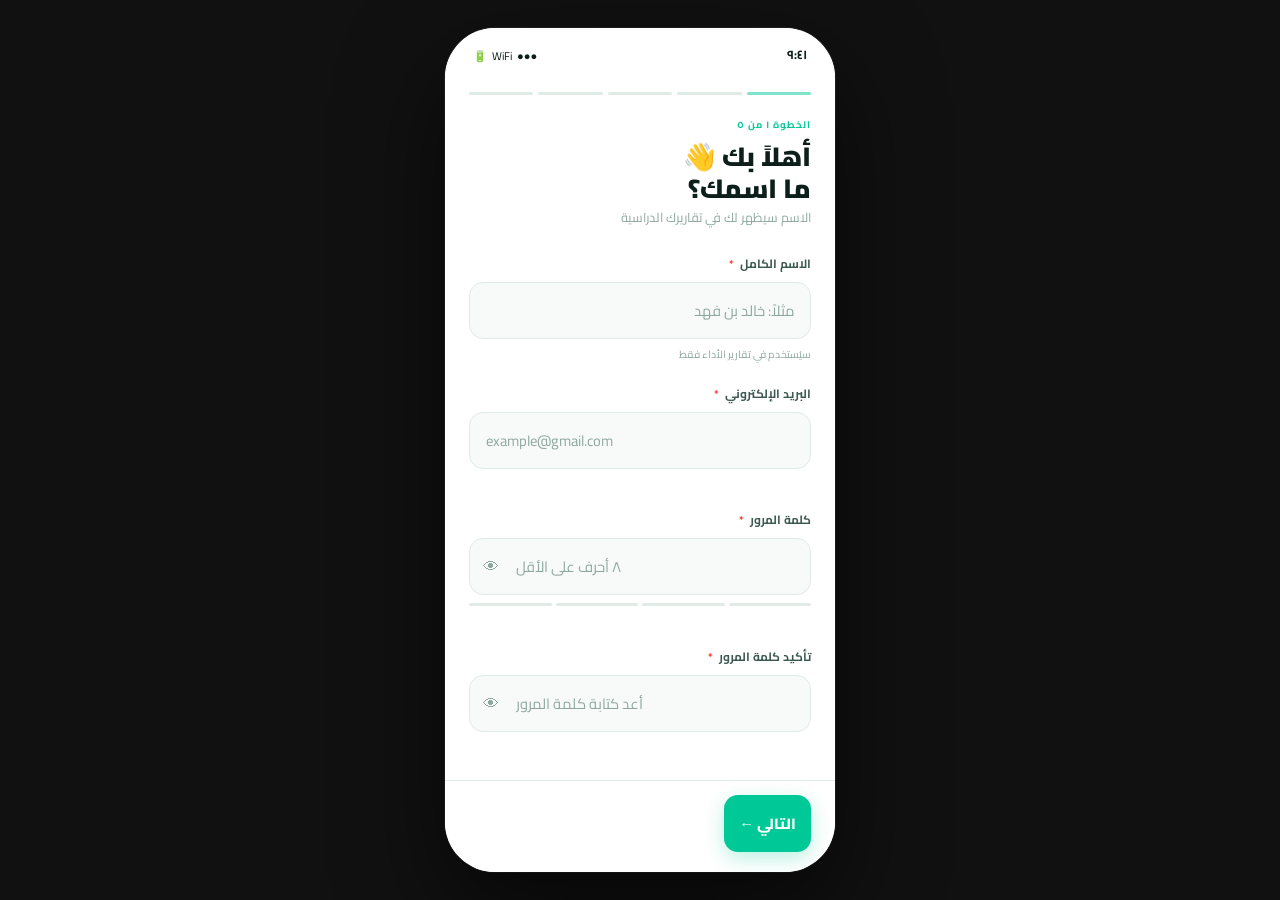
==== onboarding.html @ 350758dd "Initial commit - Tahsili App Prototype" ====
﻿<!DOCTYPE html>
<html lang="ar" dir="rtl">
<head>
<meta charset="UTF-8">
<meta name="viewport" content="width=device-width, initial-scale=1.0, maximum-scale=1.0">
<title>تحصيلي — التسجيل</title>
<link href="https://fonts.googleapis.com/css2?family=Cairo:wght@300;400;500;600;700;800;900&display=swap" rel="stylesheet">
<style>
:root {
  --g:#00C896; --gd:#009E77; --gl:#E6FAF5;
  --ink:#0D1F1A; --inkm:#3D5A52; --inkl:#8FA89F;
  --white:#FFFFFF; --bg:#F7FAF9; --border:#E0EBE6;
  --red:#FF3B30; --redl:#FFF0EF;
}
*{margin:0;padding:0;box-sizing:border-box;-webkit-tap-highlight-color:transparent}
html,body{height:100%;overflow:hidden;font-family:'Cairo',sans-serif}
body{background:#111;display:flex;align-items:center;justify-content:center}

/* PHONE */
.phone{width:390px;height:844px;background:var(--white);border-radius:50px;overflow:hidden;position:relative;box-shadow:0 40px 100px rgba(0,0,0,0.6),0 0 0 1px rgba(255,255,255,0.08)}

.sbar{height:48px;background:var(--white);display:flex;align-items:flex-end;justify-content:space-between;padding:0 28px 10px;flex-shrink:0}
.stime{font-size:.78rem;font-weight:700;color:var(--ink)}
.sicons{font-size:.7rem;color:var(--ink);display:flex;gap:5px}

/* SCREEN */
.screen{display:none;flex-direction:column;height:796px;overflow:hidden;animation:sin .3s cubic-bezier(.16,1,.3,1)}
.screen.active{display:flex}
@keyframes sin{from{opacity:0;transform:translateX(12px)}to{opacity:1;transform:translateX(0)}}
.sa{flex:1;overflow-y:auto;overflow-x:hidden;-webkit-overflow-scrolling:touch}
.sa::-webkit-scrollbar{display:none}

/* STEPS */
.steps-bar{display:flex;gap:5px;padding:16px 24px 0}
.step-seg{flex:1;height:3px;border-radius:2px;background:var(--border);transition:background .4s}
.step-seg.done{background:var(--g)}
.step-seg.active{background:rgba(0,200,150,0.5)}

/* HEADER */
.ob-header{padding:16px 24px 0}
.ob-step-lbl{font-size:.6rem;color:var(--g);font-weight:700;letter-spacing:1px;margin-bottom:8px}
.ob-title{font-size:1.65rem;font-weight:900;color:var(--ink);line-height:1.2;margin-bottom:4px}
.ob-sub{font-size:.8rem;color:var(--inkl);line-height:1.5}

/* BODY */
.ob-body{padding:20px 24px;flex:1}

/* FIELDS */
.field-group{margin-bottom:18px}
.field-label{font-size:.75rem;font-weight:700;color:var(--inkm);margin-bottom:7px;display:flex;align-items:center;gap:6px}
.field-required{color:var(--red);font-size:.7rem}

.field-input{
  width:100%;background:var(--bg);
  border:1.5px solid var(--border);border-radius:14px;
  padding:14px 16px;font-family:'Cairo',sans-serif;
  font-size:.92rem;color:var(--ink);outline:none;
  transition:all .2s;
}
.field-input::placeholder{color:var(--inkl);font-weight:400}
.field-input:focus{border-color:var(--g);background:var(--white);box-shadow:0 0 0 3px rgba(0,200,150,0.08)}
.field-input.err{border-color:var(--red);background:var(--redl)}
.field-input.ok{border-color:var(--g)}

.pw-wrap{position:relative}
.pw-wrap .field-input{padding-left:46px}
.pw-eye{position:absolute;left:14px;top:50%;transform:translateY(-50%);cursor:pointer;font-size:1rem;color:var(--inkl);user-select:none}

.field-msg{font-size:.65rem;margin-top:5px;display:flex;align-items:center;gap:4px;min-height:16px}
.field-msg.error{color:var(--red)}
.field-msg.success{color:var(--gd)}
.field-msg.hint{color:var(--inkl)}

/* PW STRENGTH */
.pw-strength{display:flex;gap:4px;margin-top:8px}
.pw-bar{flex:1;height:3px;border-radius:2px;background:var(--border);transition:background .3s}
.pw-bar.weak{background:var(--red)}
.pw-bar.medium{background:#FF9500}
.pw-bar.strong{background:var(--g)}
.pw-strength-lbl{font-size:.62rem;color:var(--inkl);margin-top:4px}

/* FOOTER */
.ob-footer{padding:14px 24px 20px;background:var(--white);border-top:1px solid var(--border);flex-shrink:0}
.ob-btns{display:flex;gap:10px}
.btn-back{flex:1;background:var(--bg);color:var(--inkm);border:1.5px solid var(--border);padding:15px;border-radius:14px;font-family:'Cairo',sans-serif;font-size:.9rem;font-weight:700;cursor:pointer;transition:all .2s}
.btn-next{flex:2;background:var(--g);color:white;border:none;padding:15px;border-radius:14px;font-family:'Cairo',sans-serif;font-size:.92rem;font-weight:800;cursor:pointer;box-shadow:0 6px 20px rgba(0,200,150,0.28);transition:all .2s}
.btn-next:disabled{background:var(--border);box-shadow:none;cursor:not-allowed}
.btn-next.full{flex:1}
.btn-next:not(:disabled):hover{transform:translateY(-1px);box-shadow:0 8px 24px rgba(0,200,150,0.35)}

/* OPTIONS */
.option{background:var(--bg);border-radius:16px;padding:16px 18px;margin-bottom:10px;display:flex;align-items:center;gap:14px;cursor:pointer;border:2px solid transparent;transition:all .2s}
.option:hover{border-color:rgba(0,200,150,0.25)}
.option.sel{background:var(--gl);border-color:var(--g)}
.option.disabled{opacity:.45;cursor:not-allowed;pointer-events:none}
.opt-radio{width:22px;height:22px;border-radius:50%;border:2px solid var(--border);flex-shrink:0;display:flex;align-items:center;justify-content:center;transition:all .2s;margin-left:auto}
.option.sel .opt-radio{background:var(--g);border-color:var(--g)}
.opt-radio-dot{width:8px;height:8px;border-radius:50%;background:white;display:none}
.option.sel .opt-radio-dot{display:block}
.opt-icon{font-size:1.3rem;flex-shrink:0}
.opt-info{flex:1}
.opt-name{font-size:.95rem;font-weight:700;color:var(--ink);display:flex;align-items:center;gap:8px}
.opt-sub{font-size:.72rem;color:var(--inkl);margin-top:2px}
.option.sel .opt-name{color:var(--gd)}
.option.sel .opt-sub{color:rgba(0,158,119,0.7)}
.soon-tag{font-size:.55rem;background:var(--inkl);color:white;padding:2px 7px;border-radius:6px;font-weight:700}

/* DATE */
.date-badge{background:var(--gl);border-radius:14px;padding:14px 18px;margin-top:12px;display:flex;align-items:center;justify-content:space-between;border:1px solid rgba(0,200,150,0.2)}
.date-days{font-size:1.8rem;font-weight:900;color:var(--g);line-height:1}
.date-days-lbl{font-size:.7rem;color:var(--gd);font-weight:600}
.date-plan{font-size:.7rem;color:var(--gd)}

/* ══════════════════
   SLIDER — IMPROVED
══════════════════ */
.q-selector{margin-top:4px}

/* big number display */
.q-big-num{
  text-align:center;
  font-size:4.5rem;font-weight:900;
  color:var(--g);line-height:1;
  margin-bottom:6px;
  transition:all .2s cubic-bezier(.16,1,.3,1);
}
.q-big-lbl{text-align:center;font-size:.8rem;color:var(--inkl);margin-bottom:24px}

/* preset cards */
.q-presets{display:grid;grid-template-columns:repeat(3,1fr);gap:10px;margin-bottom:20px}
.q-preset{
  background:var(--bg);border-radius:14px;
  padding:14px 10px;text-align:center;
  cursor:pointer;border:2px solid transparent;
  transition:all .2s;
}
.q-preset:hover{border-color:rgba(0,200,150,0.3)}
.q-preset.active{background:var(--gl);border-color:var(--g)}
.q-preset-num{font-size:1.4rem;font-weight:900;color:var(--ink);line-height:1;margin-bottom:4px}
.q-preset.active .q-preset-num{color:var(--g)}
.q-preset-lbl{font-size:.62rem;color:var(--inkl);font-weight:600}
.q-preset.active .q-preset-lbl{color:var(--gd)}
.q-preset-icon{font-size:1.2rem;margin-bottom:6px}

/* custom input */
.q-custom-wrap{display:flex;align-items:center;gap:12px;background:var(--bg);border-radius:14px;padding:14px 18px;border:1.5px solid var(--border);transition:all .2s}
.q-custom-wrap:focus-within{border-color:var(--g);background:var(--white)}
.q-custom-lbl{font-size:.8rem;color:var(--inkm);font-weight:600;white-space:nowrap}
.q-custom-input{flex:1;background:none;border:none;outline:none;font-family:'Cairo',sans-serif;font-size:1.1rem;font-weight:800;color:var(--g);text-align:center;width:60px}
.q-custom-btns{display:flex;gap:6px}
.q-btn{width:32px;height:32px;border-radius:10px;border:none;background:var(--gl);color:var(--gd);font-size:1.1rem;font-weight:700;cursor:pointer;display:flex;align-items:center;justify-content:center;transition:all .2s}
.q-btn:hover{background:var(--g);color:white;transform:scale(1.05)}

/* time estimate */
.q-estimate{background:var(--gl);border-radius:12px;padding:12px 16px;margin-top:14px;display:flex;align-items:center;gap:10px;border:1px solid rgba(0,200,150,0.15)}
.q-est-icon{font-size:1.1rem}
.q-est-text{font-size:.75rem;color:var(--gd);font-weight:600;line-height:1.5}

/* ══ SUBSCRIPTION ══ */
#subscription{background:var(--ink)}
.sub-bg{position:absolute;inset:0;background-image:radial-gradient(rgba(0,200,150,0.05) 1px,transparent 1px);background-size:24px 24px;pointer-events:none}
.sub-glow{position:absolute;width:400px;height:400px;border-radius:50%;background:radial-gradient(circle,rgba(0,200,150,0.08),transparent 65%);top:-100px;left:50%;transform:translateX(-50%);pointer-events:none}
.sub-scroll{padding:28px 24px 24px;position:relative;z-index:1}
.sub-icon{font-size:2.5rem;margin-bottom:18px;display:block;text-align:center}
.sub-title{font-size:1.9rem;font-weight:900;color:white;line-height:1.2;text-align:center;margin-bottom:8px}
.sub-desc{font-size:.8rem;color:rgba(255,255,255,0.4);text-align:center;line-height:1.7;margin-bottom:24px}
.trial-badge{background:rgba(0,200,150,0.08);border-radius:16px;padding:14px 16px;margin-bottom:14px;display:flex;align-items:center;justify-content:space-between;border:1px solid rgba(0,200,150,0.2)}
.trial-pill{background:var(--g);color:var(--ink);font-size:.68rem;font-weight:900;padding:5px 10px;border-radius:8px;white-space:nowrap}
.trial-title{font-size:.88rem;font-weight:800;color:white;margin-bottom:2px}
.trial-sub{font-size:.68rem;color:rgba(255,255,255,0.35)}
.plans-grid{display:grid;grid-template-columns:1fr 1fr;gap:10px;margin-bottom:14px}
.plan-card{background:rgba(255,255,255,0.06);border-radius:18px;padding:18px 16px;border:2px solid transparent;cursor:pointer;transition:all .25s;position:relative;overflow:hidden}
.plan-card:hover{background:rgba(255,255,255,0.08);border-color:rgba(0,200,150,0.2)}
.plan-card.sel{border-color:var(--g);background:rgba(0,200,150,0.08)}
.plan-card.popular{grid-column:1/-1}
.plan-popular-badge{position:absolute;top:0;left:50%;transform:translateX(-50%);background:var(--g);color:var(--ink);font-size:.58rem;font-weight:900;padding:3px 14px;border-radius:0 0 10px 10px;letter-spacing:.5px}
.plan-period{font-size:.7rem;color:rgba(255,255,255,0.4);font-weight:600;margin-bottom:6px}
.plan-price{font-size:1.9rem;font-weight:900;color:white;line-height:1;margin-bottom:3px}
.plan-price span{font-size:.8rem;color:rgba(255,255,255,0.4);font-weight:400}
.plan-save{display:inline-block;background:rgba(0,200,150,0.15);color:var(--g);font-size:.6rem;font-weight:800;padding:3px 8px;border-radius:6px;margin-top:5px}
.plan-card.sel .plan-price{color:var(--g)}
.plan-card.sel .plan-period{color:rgba(0,200,150,0.6)}
.plan-check{position:absolute;top:12px;left:12px;width:20px;height:20px;border-radius:50%;background:var(--g);display:none;align-items:center;justify-content:center;font-size:.6rem;color:var(--ink);font-weight:900}
.plan-card.sel .plan-check{display:flex}
.sub-features{margin-bottom:18px}
.sub-feat{display:flex;align-items:center;gap:10px;margin-bottom:9px;font-size:.8rem;color:rgba(255,255,255,0.6);font-weight:500}
.feat-check{width:18px;height:18px;border-radius:50%;background:rgba(0,200,150,0.15);color:var(--g);display:flex;align-items:center;justify-content:center;font-size:.55rem;font-weight:900;flex-shrink:0}
.sub-cta{width:100%;background:var(--g);color:var(--ink);border:none;padding:17px;border-radius:16px;font-family:'Cairo',sans-serif;font-size:1rem;font-weight:900;cursor:pointer;box-shadow:0 8px 28px rgba(0,200,150,0.35);transition:all .2s;margin-bottom:10px}
.sub-cta:hover{transform:translateY(-2px)}
.sub-maybe{width:100%;text-align:center;font-size:.78rem;color:rgba(255,255,255,0.22);cursor:pointer;background:none;border:none;font-family:'Cairo',sans-serif;padding:8px}

/* HOME */
#home-preview{background:var(--bg)}
.hp{padding:20px}
.home-top{display:flex;justify-content:space-between;align-items:center;margin-bottom:18px}
.home-greet{font-size:.75rem;color:var(--inkl)}
.home-name{font-size:1.15rem;font-weight:900;color:var(--ink)}
.home-av{width:44px;height:44px;border-radius:50%;background:var(--g);display:flex;align-items:center;justify-content:center;font-size:.85rem;font-weight:900;color:white}
.cd-card{background:var(--ink);border-radius:22px;padding:20px;margin-bottom:14px;position:relative;overflow:hidden}
.cd-card::before{content:'';position:absolute;top:-40px;left:-40px;width:180px;height:180px;background:radial-gradient(circle,rgba(0,200,150,0.14),transparent 70%);border-radius:50%}
.cd-top{display:flex;justify-content:space-between;align-items:flex-start;position:relative;z-index:1}
.cd-n{font-size:3.2rem;font-weight:900;color:var(--g);line-height:1}
.cd-nl{font-size:.68rem;color:rgba(255,255,255,0.4);margin-top:3px}
.streak-row{display:flex;gap:10px;margin-bottom:16px}
.sc{flex:1;background:white;border-radius:14px;padding:12px 13px;display:flex;align-items:center;gap:8px;border:1px solid var(--border)}
.sci{font-size:1.2rem}
.scn{font-size:1.1rem;font-weight:900;color:var(--ink)}
.scl{font-size:.6rem;color:var(--inkl)}

@media(max-width:420px){.phone{width:100vw;height:100vh;border-radius:0}body{background:var(--bg)}}
</style>
</head>
<body>
<div class="phone">

<div class="sbar">
  <span class="stime">٩:٤١</span>
  <div class="sicons"><span>●●●</span><span>WiFi</span><span>🔋</span></div>
</div>

<!-- ══════════════════════
     S1 — التسجيل
══════════════════════ -->
<div class="screen active" id="s1">
  <div class="steps-bar">
    <div class="step-seg active"></div>
    <div class="step-seg"></div>
    <div class="step-seg"></div>
    <div class="step-seg"></div>
    <div class="step-seg"></div>
  </div>
  <div class="sa"><div style="padding:16px 24px 24px">
    <div class="ob-step-lbl" style="margin-top:4px">الخطوة ١ من ٥</div>
    <div class="ob-title">أهلاً بك 👋<br>ما اسمك؟</div>
    <div class="ob-sub" style="margin-bottom:24px">الاسم سيظهر لك في تقاريرك الدراسية</div>

    <!-- Name -->
    <div class="field-group">
      <div class="field-label">الاسم الكامل <span class="field-required">*</span></div>
      <input class="field-input" type="text" placeholder="مثلاً: خالد بن فهد" id="inp-name" oninput="validateName()">
      <div class="field-msg hint" id="msg-name">سيُستخدم في تقارير الأداء فقط</div>
    </div>

    <!-- Email -->
    <div class="field-group">
      <div class="field-label">البريد الإلكتروني <span class="field-required">*</span></div>
      <input class="field-input" type="email" placeholder="example@gmail.com" dir="ltr" id="inp-email" oninput="validateEmail()">
      <div class="field-msg" id="msg-email"></div>
    </div>

    <!-- Password -->
    <div class="field-group">
      <div class="field-label">كلمة المرور <span class="field-required">*</span></div>
      <div class="pw-wrap">
        <input class="field-input" type="password" placeholder="٨ أحرف على الأقل" dir="ltr" id="inp-pw" oninput="validatePw()">
        <span class="pw-eye" onclick="togglePw('inp-pw',this)">👁</span>
      </div>
      <div class="pw-strength" id="pw-strength">
        <div class="pw-bar" id="pb1"></div>
        <div class="pw-bar" id="pb2"></div>
        <div class="pw-bar" id="pb3"></div>
        <div class="pw-bar" id="pb4"></div>
      </div>
      <div class="field-msg" id="msg-pw"></div>
    </div>

    <!-- Confirm -->
    <div class="field-group">
      <div class="field-label">تأكيد كلمة المرور <span class="field-required">*</span></div>
      <div class="pw-wrap">
        <input class="field-input" type="password" placeholder="أعد كتابة كلمة المرور" dir="ltr" id="inp-pw2" oninput="validatePw2()">
        <span class="pw-eye" onclick="togglePw('inp-pw2',this)">👁</span>
      </div>
      <div class="field-msg" id="msg-pw2"></div>
    </div>
  </div></div>
  <div class="ob-footer">
    <button class="btn-next full" id="btn-s1" onclick="submitS1()">التالي ←</button>
  </div>
</div>

<!-- ══════════════════════
     S2 — التخصص
══════════════════════ -->
<div class="screen" id="s2">
  <div class="steps-bar">
    <div class="step-seg done"></div><div class="step-seg active"></div>
    <div class="step-seg"></div><div class="step-seg"></div><div class="step-seg"></div>
  </div>
  <div class="sa"><div class="ob-body" style="padding-top:20px">
    <div class="ob-step-lbl">الخطوة ٢ من ٥</div>
    <div class="ob-title" style="margin-bottom:20px">ما تخصصك<br>الدراسي؟</div>

    <div class="option sel" onclick="selOpt(this,'g1')">
      <div class="opt-icon">🔬</div>
      <div class="opt-info">
        <div class="opt-name">علمي</div>
        <div class="opt-sub">رياضيات · فيزياء · كيمياء · أحياء</div>
      </div>
      <div class="opt-radio"><div class="opt-radio-dot"></div></div>
    </div>

    <div class="option disabled">
      <div class="opt-icon">📚</div>
      <div class="opt-info">
        <div class="opt-name">أدبي <span class="soon-tag">قريباً</span></div>
        <div class="opt-sub">عربي · تاريخ · جغرافيا</div>
      </div>
      <div class="opt-radio"><div class="opt-radio-dot"></div></div>
    </div>
  </div></div>
  <div class="ob-footer">
    <div class="ob-btns">
      <button class="btn-back" onclick="go('s1')">→ رجوع</button>
      <button class="btn-next" onclick="go('s3')">التالي ←</button>
    </div>
  </div>
</div>

<!-- ══════════════════════
     S3 — الصف
══════════════════════ -->
<div class="screen" id="s3">
  <div class="steps-bar">
    <div class="step-seg done"></div><div class="step-seg done"></div>
    <div class="step-seg active"></div><div class="step-seg"></div><div class="step-seg"></div>
  </div>
  <div class="sa"><div class="ob-body" style="padding-top:20px">
    <div class="ob-step-lbl">الخطوة ٣ من ٥</div>
    <div class="ob-title" style="margin-bottom:20px">ما صفك<br>الدراسي؟</div>

    <div class="option" onclick="selOpt(this,'g2')">
      <div class="opt-icon">🎓</div>
      <div class="opt-info">
        <div class="opt-name">الصف الثاني الثانوي</div>
        <div class="opt-sub">تحضير مبكر — ممتاز</div>
      </div>
      <div class="opt-radio"><div class="opt-radio-dot"></div></div>
    </div>

    <div class="option sel" onclick="selOpt(this,'g2')">
      <div class="opt-icon">🎯</div>
      <div class="opt-info">
        <div class="opt-name">الصف الثالث الثانوي</div>
        <div class="opt-sub">السنة الحاسمة</div>
      </div>
      <div class="opt-radio"><div class="opt-radio-dot"></div></div>
    </div>
  </div></div>
  <div class="ob-footer">
    <div class="ob-btns">
      <button class="btn-back" onclick="go('s2')">→ رجوع</button>
      <button class="btn-next" onclick="go('s4')">التالي ←</button>
    </div>
  </div>
</div>

<!-- ══════════════════════
     S4 — تاريخ الاختبار
══════════════════════ -->
<div class="screen" id="s4">
  <div class="steps-bar">
    <div class="step-seg done"></div><div class="step-seg done"></div>
    <div class="step-seg done"></div><div class="step-seg active"></div><div class="step-seg"></div>
  </div>
  <div class="sa"><div class="ob-body" style="padding-top:20px">
    <div class="ob-step-lbl">الخطوة ٤ من ٥</div>
    <div class="ob-title">متى موعد<br>اختبارك؟</div>
    <div class="ob-sub" style="margin-bottom:20px">التطبيق سيبني خطتك بناءً على الأيام المتبقية</div>

    <div class="field-group">
      <div class="field-label">تاريخ الاختبار</div>
      <input class="field-input" type="date" id="date-input" value="2026-06-15" min="2026-04-07" onchange="updateDays(this.value)" style="direction:ltr">
    </div>

    <div class="date-badge">
      <div>
        <div class="date-days" id="days-num">٧١</div>
        <div class="date-days-lbl">يوم متبقية</div>
      </div>
      <div style="text-align:left">
        <div style="font-size:.75rem;font-weight:800;color:var(--gd)" id="days-plan">خطة منظمة 📚</div>
        <div style="font-size:.65rem;color:rgba(0,158,119,0.6)" id="days-sub">بانتظارك</div>
      </div>
    </div>
  </div></div>
  <div class="ob-footer">
    <div class="ob-btns">
      <button class="btn-back" onclick="go('s3')">→ رجوع</button>
      <button class="btn-next" onclick="go('s5')">التالي ←</button>
    </div>
  </div>
</div>

<!-- ══════════════════════
     S5 — عدد الأسئلة (محسّن)
══════════════════════ -->
<div class="screen" id="s5">
  <div class="steps-bar">
    <div class="step-seg done"></div><div class="step-seg done"></div>
    <div class="step-seg done"></div><div class="step-seg done"></div>
    <div class="step-seg active"></div>
  </div>
  <div class="sa"><div class="ob-body" style="padding-top:20px">
    <div class="ob-step-lbl">الخطوة ٥ من ٥</div>
    <div class="ob-title">كم سؤال<br>يومياً؟</div>
    <div class="ob-sub" style="margin-bottom:20px">اختر حسب وقتك — يمكن تغييره لاحقاً</div>

    <div class="q-selector">
      <!-- big display -->
      <div class="q-big-num" id="q-display">٢٠</div>
      <div class="q-big-lbl">سؤال يومياً</div>

      <!-- preset cards -->
      <div class="q-presets">
        <div class="q-preset" onclick="setQ(10,this)">
          <div class="q-preset-icon">😌</div>
          <div class="q-preset-num">١٠</div>
          <div class="q-preset-lbl">مشغول</div>
        </div>
        <div class="q-preset active" onclick="setQ(20,this)">
          <div class="q-preset-icon">📖</div>
          <div class="q-preset-num">٢٠</div>
          <div class="q-preset-lbl">متوسط</div>
        </div>
        <div class="q-preset" onclick="setQ(30,this)">
          <div class="q-preset-icon">🔥</div>
          <div class="q-preset-num">٣٠</div>
          <div class="q-preset-lbl">جاد</div>
        </div>
      </div>

      <!-- custom -->
      <div class="q-custom-wrap">
        <div class="q-custom-lbl">عدد مخصص</div>
        <div class="q-custom-btns">
          <button class="q-btn" onclick="adjustQ(-5)">−</button>
        </div>
        <input class="q-custom-input" type="number" id="q-custom" value="20" min="5" max="50" step="5" oninput="syncQ(this.value)">
        <div class="q-custom-btns">
          <button class="q-btn" onclick="adjustQ(5)">+</button>
        </div>
      </div>

      <!-- time estimate -->
      <div class="q-estimate" id="q-estimate">
        <div class="q-est-icon">⏱</div>
        <div class="q-est-text" id="q-est-text">تقريباً ٣٠ دقيقة يومياً — مثالي للطالب المنتظم</div>
      </div>
    </div>

  </div></div>
  <div class="ob-footer">
    <div class="ob-btns">
      <button class="btn-back" onclick="go('s4')">→ رجوع</button>
      <button class="btn-next" onclick="go('subscription')">ابدأ 🚀</button>
    </div>
  </div>
</div>

<!-- ══════════════════════
     SUBSCRIPTION
══════════════════════ -->
<div class="screen" id="subscription" style="background:var(--ink)">
  <div class="sub-bg"></div>
  <div class="sub-glow"></div>
  <div class="sa" style="position:relative;z-index:1">
    <div class="sub-scroll">
      <div class="sub-icon">🚀</div>
      <div class="sub-title">استعد للقمة مع<br>النسخة الكاملة</div>
      <div class="sub-desc">افتح جميع المميزات وابدأ تدريبك بذكاء — خطة يومية تتكيف مع أدائك حتى يوم اختبارك</div>

      <div class="trial-badge">
        <div style="display:flex;align-items:center;gap:12px">
          <div class="trial-pill">٧ أيام مجاناً</div>
          <div><div class="trial-title">فترة تجريبية مجانية</div><div class="trial-sub">ابدأ الآن وادفع لاحقاً</div></div>
        </div>
        <div style="font-size:1.4rem">🎁</div>
      </div>

      <div class="plans-grid">
        <div class="plan-card" onclick="selPlan(this,'monthly')" id="plan-monthly">
          <div class="plan-check">✓</div>
          <div class="plan-period">شهري</div>
          <div class="plan-price">٢٠<span> ريال/شهر</span></div>
          <div style="font-size:.62rem;color:rgba(255,255,255,0.28);margin-top:4px">تجربة ٧ أيام</div>
        </div>
        <div class="plan-card sel popular" onclick="selPlan(this,'yearly')" id="plan-yearly">
          <div class="plan-popular-badge">الأكثر توفيراً ⭐</div>
          <div class="plan-check">✓</div>
          <div style="margin-top:12px">
            <div class="plan-period">سنوي</div>
            <div class="plan-price">٩٩<span> ريال/سنة</span></div>
            <div class="plan-save">وفّر ١٤١ ريال — خصم ٥٩٪</div>
          </div>
        </div>
      </div>

      <div class="sub-features">
        <div class="sub-feat"><div class="feat-check">✓</div>خطة دراسية يومية تتكيف مع أدائك</div>
        <div class="sub-feat"><div class="feat-check">✓</div>أسئلة غير محدودة مع شرح كل خطأ</div>
        <div class="sub-feat"><div class="feat-check">✓</div>اختبارات تجريبية محاكية كاملة</div>
        <div class="sub-feat"><div class="feat-check">✓</div>تقارير تفصيلية لنقاط قوتك وضعفك</div>
        <div class="sub-feat"><div class="feat-check">✓</div>تنبيهات يومية مخصصة</div>
      </div>

      <button class="sub-cta" id="cta-btn" onclick="location.href='home.html'">ابدأ تجربتك المجانية ←</button>
      <button class="sub-maybe" onclick="location.href='home.html'">ربما لاحقاً</button>
    </div>
  </div>
</div>

</div>

<script>
const ar=n=>n.toString().replace(/\d/g,d=>'٠١٢٣٤٥٦٧٨٩'[d]);

/* NAV */
function go(id){
  document.querySelectorAll('.screen').forEach(s=>s.classList.remove('active'));
  document.getElementById(id).classList.add('active');
}

/* OPTION SELECT */
function selOpt(el,grp){
  el.closest('.sa').querySelectorAll('.option:not(.disabled)').forEach(o=>o.classList.remove('sel'));
  el.classList.add('sel');
}

/* PASSWORD TOGGLE */
function togglePw(id,eye){
  const i=document.getElementById(id);
  if(i.type==='password'){i.type='text';eye.textContent='🙈';}
  else{i.type='password';eye.textContent='👁';}
}

/* ── VALIDATION ── */
function validateName(){
  const v=document.getElementById('inp-name').value.trim();
  const inp=document.getElementById('inp-name');
  const msg=document.getElementById('msg-name');
  if(v.length===0){inp.className='field-input';msg.className='field-msg hint';msg.textContent='سيُستخدم في تقارير الأداء فقط';return false;}
  if(v.length<2){inp.className='field-input err';msg.className='field-msg error';msg.textContent='⚠ الاسم قصير جداً';return false;}
  inp.className='field-input ok';msg.className='field-msg success';msg.textContent='✓ ممتاز';return true;
}

function validateEmail(){
  const v=document.getElementById('inp-email').value.trim();
  const inp=document.getElementById('inp-email');
  const msg=document.getElementById('msg-email');
  if(!v){inp.className='field-input';msg.textContent='';return false;}
  const ok=/^[^\s@]+@[^\s@]+\.[^\s@]+$/.test(v);
  if(!ok){inp.className='field-input err';msg.className='field-msg error';msg.textContent='⚠ البريد غير صحيح';return false;}
  inp.className='field-input ok';msg.className='field-msg success';msg.textContent='✓ صحيح';return true;
}

function validatePw(){
  const v=document.getElementById('inp-pw').value;
  const msg=document.getElementById('msg-pw');
  const bars=[document.getElementById('pb1'),document.getElementById('pb2'),document.getElementById('pb3'),document.getElementById('pb4')];
  bars.forEach(b=>b.className='pw-bar');
  if(!v)return false;
  let score=0;
  if(v.length>=8)score++;
  if(/[0-9]/.test(v))score++;
  if(/[A-Za-z]/.test(v))score++;
  if(v.length>=12)score++;
  const cls=['weak','weak','medium','strong'];
  const labels=['ضعيفة جداً','ضعيفة','متوسطة','قوية ✓'];
  for(let i=0;i<score;i++) bars[i].className='pw-bar '+cls[score-1];
  msg.className='field-msg '+(score>=3?'success':'error');
  msg.textContent=labels[score-1]||'';
  return score>=2;
}

function validatePw2(){
  const v1=document.getElementById('inp-pw').value;
  const v2=document.getElementById('inp-pw2').value;
  const inp=document.getElementById('inp-pw2');
  const msg=document.getElementById('msg-pw2');
  if(!v2){inp.className='field-input';msg.textContent='';return false;}
  if(v1!==v2){inp.className='field-input err';msg.className='field-msg error';msg.textContent='⚠ كلمات المرور غير متطابقة';return false;}
  inp.className='field-input ok';msg.className='field-msg success';msg.textContent='✓ متطابقة';return true;
}

function submitS1(){
  const n=validateName(), e=validateEmail(), p=validatePw(), p2=validatePw2();
  if(!n||!e){
    if(!n) document.getElementById('inp-name').focus();
    else document.getElementById('inp-email').focus();
    return;
  }
  if(!p){document.getElementById('inp-pw').focus();return;}
  if(!p2){document.getElementById('inp-pw2').focus();return;}
  go('s2');
}

/* DATE */
function updateDays(val){
  if(!val)return;
  const diff=Math.ceil((new Date(val)-new Date())/(1000*60*60*24));
  const el=document.getElementById('days-num');
  el.textContent=diff>0?ar(diff):'٠';
  const plan=diff>60?'وقت كافٍ 💪':diff>30?'خطة مكثفة 🔥':'اسرع الخطى ⚡';
  document.getElementById('days-plan').textContent=plan;
  document.getElementById('days-sub').textContent=diff>0?ar(diff)+' يوم':'انتهى الوقت';
}
updateDays('2026-06-15');

/* ── QUESTION SELECTOR ── */
let currentQ=20;

const estimates={
  5:'تقريباً ١٠ دقائق يومياً — للأيام المشغولة',
  10:'تقريباً ١٥ دقيقة يومياً — خطوة خطوة',
  15:'تقريباً ٢٠ دقيقة يومياً — إيقاع جيد',
  20:'تقريباً ٣٠ دقيقة يومياً — مثالي للطالب المنتظم',
  25:'تقريباً ٤٠ دقيقة يومياً — تقدم سريع',
  30:'تقريباً ٤٥ دقيقة يومياً — مستوى جاد 🔥',
  35:'تقريباً ٥٥ دقيقة يومياً — تحدٍّ حقيقي',
  40:'تقريباً ٦٠ دقيقة يومياً — انغماس كامل',
  45:'تقريباً ٧٠ دقيقة يومياً — بطل دراسي',
  50:'تقريباً ٨٠ دقيقة يومياً — الأفضل للنهائيات',
};

function setQ(val, card){
  currentQ=val;
  document.getElementById('q-display').textContent=ar(val);
  document.getElementById('q-custom').value=val;
  document.querySelectorAll('.q-preset').forEach(c=>c.classList.remove('active'));
  if(card) card.classList.add('active');
  const nearest=Math.round(val/5)*5;
  const est=estimates[Math.min(Math.max(nearest,5),50)]||'';
  document.getElementById('q-est-text').textContent=est;
}

function adjustQ(delta){
  const cur=parseInt(document.getElementById('q-custom').value)||20;
  const next=Math.min(Math.max(cur+delta,5),50);
  document.getElementById('q-custom').value=next;
  syncQ(next);
  // clear preset selection if custom
  document.querySelectorAll('.q-preset').forEach(c=>c.classList.remove('active'));
}

function syncQ(val){
  val=parseInt(val)||20;
  val=Math.min(Math.max(val,5),50);
  currentQ=val;
  document.getElementById('q-display').textContent=ar(val);
  document.querySelectorAll('.q-preset').forEach(c=>c.classList.remove('active'));
  if(val===10||val===20||val===30){
    document.querySelectorAll('.q-preset').forEach(c=>{
      if(parseInt(c.querySelector('.q-preset-num').textContent.replace(/[٠١٢٣٤٥٦٧٨٩]/g,d=>'0123456789'[d]))==val) c.classList.add('active');
    });
  }
  const nearest=Math.round(val/5)*5;
  const est=estimates[Math.min(Math.max(nearest,5),50)]||'';
  document.getElementById('q-est-text').textContent=est;
}

/* PLAN SELECT */
function selPlan(el,type){
  document.querySelectorAll('.plan-card').forEach(p=>p.classList.remove('sel'));
  el.classList.add('sel');
  const btn=document.getElementById('cta-btn');
  if(type==='monthly') btn.textContent='ابدأ بـ ٢٠ ريال/شهر ←';
  else btn.textContent='ابدأ بـ ٩٩ ريال/سنة ←';
}
</script>
</body>
</html>
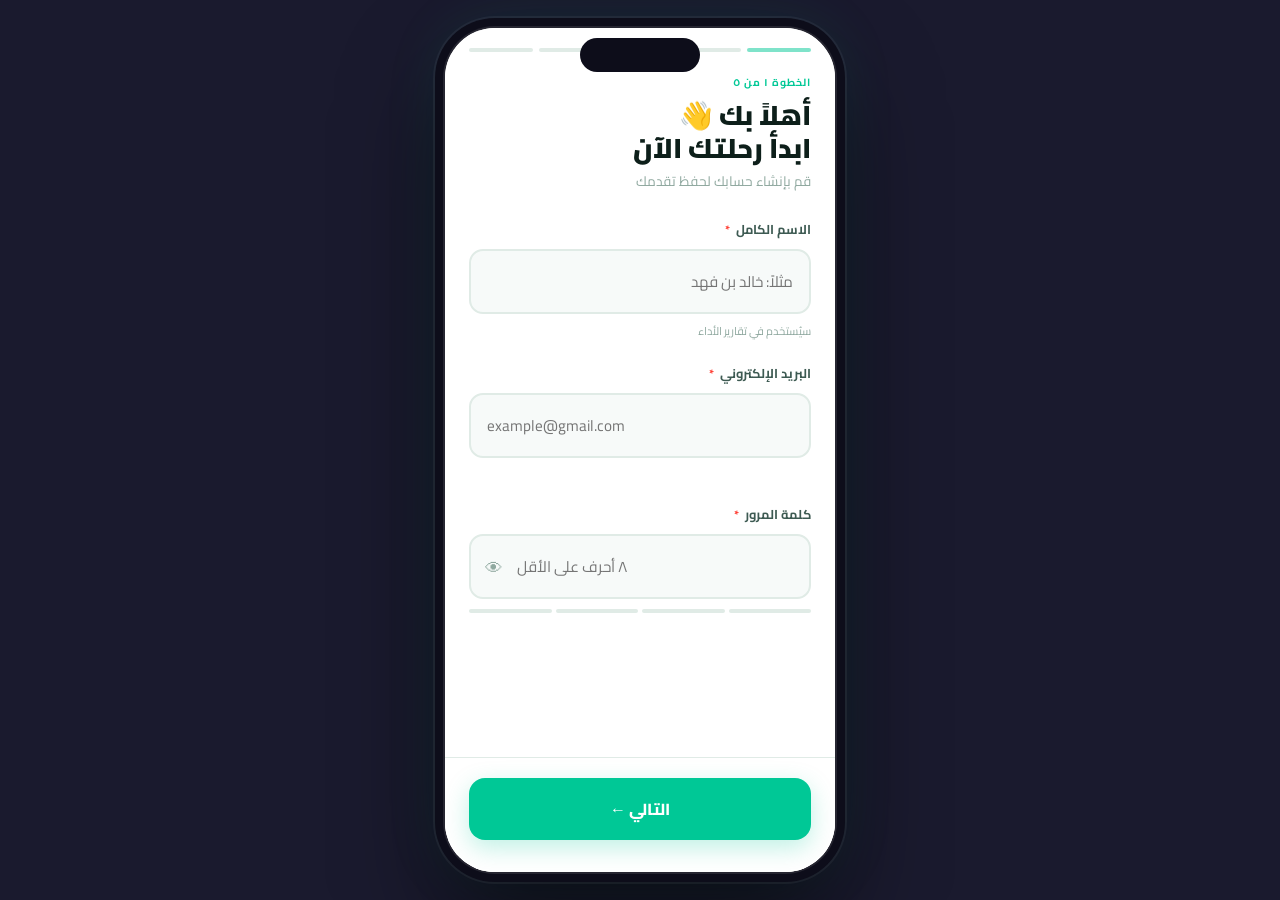
==== commit c5cd8515: "Updated onboarding and paywall designs to the latest professional versions" ====
--- a/onboarding.html
+++ b/onboarding.html
@@ -1,673 +1,413 @@
-﻿<!DOCTYPE html>
+<!DOCTYPE html>
 <html lang="ar" dir="rtl">
 <head>
 <meta charset="UTF-8">
 <meta name="viewport" content="width=device-width, initial-scale=1.0, maximum-scale=1.0">
 <title>تحصيلي — التسجيل</title>
 <link href="https://fonts.googleapis.com/css2?family=Cairo:wght@300;400;500;600;700;800;900&display=swap" rel="stylesheet">
+<link rel="stylesheet" href="style.css">
 <style>
-:root {
-  --g:#00C896; --gd:#009E77; --gl:#E6FAF5;
-  --ink:#0D1F1A; --inkm:#3D5A52; --inkl:#8FA89F;
-  --white:#FFFFFF; --bg:#F7FAF9; --border:#E0EBE6;
-  --red:#FF3B30; --redl:#FFF0EF;
-}
-*{margin:0;padding:0;box-sizing:border-box;-webkit-tap-highlight-color:transparent}
-html,body{height:100%;overflow:hidden;font-family:'Cairo',sans-serif}
-body{background:#111;display:flex;align-items:center;justify-content:center}
-
-/* PHONE */
-.phone{width:390px;height:844px;background:var(--white);border-radius:50px;overflow:hidden;position:relative;box-shadow:0 40px 100px rgba(0,0,0,0.6),0 0 0 1px rgba(255,255,255,0.08)}
-
-.sbar{height:48px;background:var(--white);display:flex;align-items:flex-end;justify-content:space-between;padding:0 28px 10px;flex-shrink:0}
-.stime{font-size:.78rem;font-weight:700;color:var(--ink)}
-.sicons{font-size:.7rem;color:var(--ink);display:flex;gap:5px}
-
-/* SCREEN */
-.screen{display:none;flex-direction:column;height:796px;overflow:hidden;animation:sin .3s cubic-bezier(.16,1,.3,1)}
-.screen.active{display:flex}
-@keyframes sin{from{opacity:0;transform:translateX(12px)}to{opacity:1;transform:translateX(0)}}
-.sa{flex:1;overflow-y:auto;overflow-x:hidden;-webkit-overflow-scrolling:touch}
-.sa::-webkit-scrollbar{display:none}
-
-/* STEPS */
-.steps-bar{display:flex;gap:5px;padding:16px 24px 0}
-.step-seg{flex:1;height:3px;border-radius:2px;background:var(--border);transition:background .4s}
-.step-seg.done{background:var(--g)}
-.step-seg.active{background:rgba(0,200,150,0.5)}
-
-/* HEADER */
-.ob-header{padding:16px 24px 0}
-.ob-step-lbl{font-size:.6rem;color:var(--g);font-weight:700;letter-spacing:1px;margin-bottom:8px}
-.ob-title{font-size:1.65rem;font-weight:900;color:var(--ink);line-height:1.2;margin-bottom:4px}
-.ob-sub{font-size:.8rem;color:var(--inkl);line-height:1.5}
-
-/* BODY */
-.ob-body{padding:20px 24px;flex:1}
-
-/* FIELDS */
-.field-group{margin-bottom:18px}
-.field-label{font-size:.75rem;font-weight:700;color:var(--inkm);margin-bottom:7px;display:flex;align-items:center;gap:6px}
-.field-required{color:var(--red);font-size:.7rem}
-
-.field-input{
-  width:100%;background:var(--bg);
-  border:1.5px solid var(--border);border-radius:14px;
-  padding:14px 16px;font-family:'Cairo',sans-serif;
-  font-size:.92rem;color:var(--ink);outline:none;
-  transition:all .2s;
-}
-.field-input::placeholder{color:var(--inkl);font-weight:400}
-.field-input:focus{border-color:var(--g);background:var(--white);box-shadow:0 0 0 3px rgba(0,200,150,0.08)}
-.field-input.err{border-color:var(--red);background:var(--redl)}
-.field-input.ok{border-color:var(--g)}
-
-.pw-wrap{position:relative}
-.pw-wrap .field-input{padding-left:46px}
-.pw-eye{position:absolute;left:14px;top:50%;transform:translateY(-50%);cursor:pointer;font-size:1rem;color:var(--inkl);user-select:none}
-
-.field-msg{font-size:.65rem;margin-top:5px;display:flex;align-items:center;gap:4px;min-height:16px}
-.field-msg.error{color:var(--red)}
-.field-msg.success{color:var(--gd)}
-.field-msg.hint{color:var(--inkl)}
-
-/* PW STRENGTH */
-.pw-strength{display:flex;gap:4px;margin-top:8px}
-.pw-bar{flex:1;height:3px;border-radius:2px;background:var(--border);transition:background .3s}
-.pw-bar.weak{background:var(--red)}
-.pw-bar.medium{background:#FF9500}
-.pw-bar.strong{background:var(--g)}
-.pw-strength-lbl{font-size:.62rem;color:var(--inkl);margin-top:4px}
-
-/* FOOTER */
-.ob-footer{padding:14px 24px 20px;background:var(--white);border-top:1px solid var(--border);flex-shrink:0}
-.ob-btns{display:flex;gap:10px}
-.btn-back{flex:1;background:var(--bg);color:var(--inkm);border:1.5px solid var(--border);padding:15px;border-radius:14px;font-family:'Cairo',sans-serif;font-size:.9rem;font-weight:700;cursor:pointer;transition:all .2s}
-.btn-next{flex:2;background:var(--g);color:white;border:none;padding:15px;border-radius:14px;font-family:'Cairo',sans-serif;font-size:.92rem;font-weight:800;cursor:pointer;box-shadow:0 6px 20px rgba(0,200,150,0.28);transition:all .2s}
-.btn-next:disabled{background:var(--border);box-shadow:none;cursor:not-allowed}
-.btn-next.full{flex:1}
-.btn-next:not(:disabled):hover{transform:translateY(-1px);box-shadow:0 8px 24px rgba(0,200,150,0.35)}
-
-/* OPTIONS */
-.option{background:var(--bg);border-radius:16px;padding:16px 18px;margin-bottom:10px;display:flex;align-items:center;gap:14px;cursor:pointer;border:2px solid transparent;transition:all .2s}
-.option:hover{border-color:rgba(0,200,150,0.25)}
-.option.sel{background:var(--gl);border-color:var(--g)}
-.option.disabled{opacity:.45;cursor:not-allowed;pointer-events:none}
-.opt-radio{width:22px;height:22px;border-radius:50%;border:2px solid var(--border);flex-shrink:0;display:flex;align-items:center;justify-content:center;transition:all .2s;margin-left:auto}
-.option.sel .opt-radio{background:var(--g);border-color:var(--g)}
-.opt-radio-dot{width:8px;height:8px;border-radius:50%;background:white;display:none}
-.option.sel .opt-radio-dot{display:block}
-.opt-icon{font-size:1.3rem;flex-shrink:0}
-.opt-info{flex:1}
-.opt-name{font-size:.95rem;font-weight:700;color:var(--ink);display:flex;align-items:center;gap:8px}
-.opt-sub{font-size:.72rem;color:var(--inkl);margin-top:2px}
-.option.sel .opt-name{color:var(--gd)}
-.option.sel .opt-sub{color:rgba(0,158,119,0.7)}
-.soon-tag{font-size:.55rem;background:var(--inkl);color:white;padding:2px 7px;border-radius:6px;font-weight:700}
-
-/* DATE */
-.date-badge{background:var(--gl);border-radius:14px;padding:14px 18px;margin-top:12px;display:flex;align-items:center;justify-content:space-between;border:1px solid rgba(0,200,150,0.2)}
-.date-days{font-size:1.8rem;font-weight:900;color:var(--g);line-height:1}
-.date-days-lbl{font-size:.7rem;color:var(--gd);font-weight:600}
-.date-plan{font-size:.7rem;color:var(--gd)}
-
-/* ══════════════════
-   SLIDER — IMPROVED
-══════════════════ */
-.q-selector{margin-top:4px}
-
-/* big number display */
-.q-big-num{
-  text-align:center;
-  font-size:4.5rem;font-weight:900;
-  color:var(--g);line-height:1;
-  margin-bottom:6px;
-  transition:all .2s cubic-bezier(.16,1,.3,1);
-}
-.q-big-lbl{text-align:center;font-size:.8rem;color:var(--inkl);margin-bottom:24px}
-
-/* preset cards */
-.q-presets{display:grid;grid-template-columns:repeat(3,1fr);gap:10px;margin-bottom:20px}
-.q-preset{
-  background:var(--bg);border-radius:14px;
-  padding:14px 10px;text-align:center;
-  cursor:pointer;border:2px solid transparent;
-  transition:all .2s;
-}
-.q-preset:hover{border-color:rgba(0,200,150,0.3)}
-.q-preset.active{background:var(--gl);border-color:var(--g)}
-.q-preset-num{font-size:1.4rem;font-weight:900;color:var(--ink);line-height:1;margin-bottom:4px}
-.q-preset.active .q-preset-num{color:var(--g)}
-.q-preset-lbl{font-size:.62rem;color:var(--inkl);font-weight:600}
-.q-preset.active .q-preset-lbl{color:var(--gd)}
-.q-preset-icon{font-size:1.2rem;margin-bottom:6px}
-
-/* custom input */
-.q-custom-wrap{display:flex;align-items:center;gap:12px;background:var(--bg);border-radius:14px;padding:14px 18px;border:1.5px solid var(--border);transition:all .2s}
-.q-custom-wrap:focus-within{border-color:var(--g);background:var(--white)}
-.q-custom-lbl{font-size:.8rem;color:var(--inkm);font-weight:600;white-space:nowrap}
-.q-custom-input{flex:1;background:none;border:none;outline:none;font-family:'Cairo',sans-serif;font-size:1.1rem;font-weight:800;color:var(--g);text-align:center;width:60px}
-.q-custom-btns{display:flex;gap:6px}
-.q-btn{width:32px;height:32px;border-radius:10px;border:none;background:var(--gl);color:var(--gd);font-size:1.1rem;font-weight:700;cursor:pointer;display:flex;align-items:center;justify-content:center;transition:all .2s}
-.q-btn:hover{background:var(--g);color:white;transform:scale(1.05)}
-
-/* time estimate */
-.q-estimate{background:var(--gl);border-radius:12px;padding:12px 16px;margin-top:14px;display:flex;align-items:center;gap:10px;border:1px solid rgba(0,200,150,0.15)}
-.q-est-icon{font-size:1.1rem}
-.q-est-text{font-size:.75rem;color:var(--gd);font-weight:600;line-height:1.5}
-
-/* ══ SUBSCRIPTION ══ */
-#subscription{background:var(--ink)}
-.sub-bg{position:absolute;inset:0;background-image:radial-gradient(rgba(0,200,150,0.05) 1px,transparent 1px);background-size:24px 24px;pointer-events:none}
-.sub-glow{position:absolute;width:400px;height:400px;border-radius:50%;background:radial-gradient(circle,rgba(0,200,150,0.08),transparent 65%);top:-100px;left:50%;transform:translateX(-50%);pointer-events:none}
-.sub-scroll{padding:28px 24px 24px;position:relative;z-index:1}
-.sub-icon{font-size:2.5rem;margin-bottom:18px;display:block;text-align:center}
-.sub-title{font-size:1.9rem;font-weight:900;color:white;line-height:1.2;text-align:center;margin-bottom:8px}
-.sub-desc{font-size:.8rem;color:rgba(255,255,255,0.4);text-align:center;line-height:1.7;margin-bottom:24px}
-.trial-badge{background:rgba(0,200,150,0.08);border-radius:16px;padding:14px 16px;margin-bottom:14px;display:flex;align-items:center;justify-content:space-between;border:1px solid rgba(0,200,150,0.2)}
-.trial-pill{background:var(--g);color:var(--ink);font-size:.68rem;font-weight:900;padding:5px 10px;border-radius:8px;white-space:nowrap}
-.trial-title{font-size:.88rem;font-weight:800;color:white;margin-bottom:2px}
-.trial-sub{font-size:.68rem;color:rgba(255,255,255,0.35)}
-.plans-grid{display:grid;grid-template-columns:1fr 1fr;gap:10px;margin-bottom:14px}
-.plan-card{background:rgba(255,255,255,0.06);border-radius:18px;padding:18px 16px;border:2px solid transparent;cursor:pointer;transition:all .25s;position:relative;overflow:hidden}
-.plan-card:hover{background:rgba(255,255,255,0.08);border-color:rgba(0,200,150,0.2)}
-.plan-card.sel{border-color:var(--g);background:rgba(0,200,150,0.08)}
-.plan-card.popular{grid-column:1/-1}
-.plan-popular-badge{position:absolute;top:0;left:50%;transform:translateX(-50%);background:var(--g);color:var(--ink);font-size:.58rem;font-weight:900;padding:3px 14px;border-radius:0 0 10px 10px;letter-spacing:.5px}
-.plan-period{font-size:.7rem;color:rgba(255,255,255,0.4);font-weight:600;margin-bottom:6px}
-.plan-price{font-size:1.9rem;font-weight:900;color:white;line-height:1;margin-bottom:3px}
-.plan-price span{font-size:.8rem;color:rgba(255,255,255,0.4);font-weight:400}
-.plan-save{display:inline-block;background:rgba(0,200,150,0.15);color:var(--g);font-size:.6rem;font-weight:800;padding:3px 8px;border-radius:6px;margin-top:5px}
-.plan-card.sel .plan-price{color:var(--g)}
-.plan-card.sel .plan-period{color:rgba(0,200,150,0.6)}
-.plan-check{position:absolute;top:12px;left:12px;width:20px;height:20px;border-radius:50%;background:var(--g);display:none;align-items:center;justify-content:center;font-size:.6rem;color:var(--ink);font-weight:900}
-.plan-card.sel .plan-check{display:flex}
-.sub-features{margin-bottom:18px}
-.sub-feat{display:flex;align-items:center;gap:10px;margin-bottom:9px;font-size:.8rem;color:rgba(255,255,255,0.6);font-weight:500}
-.feat-check{width:18px;height:18px;border-radius:50%;background:rgba(0,200,150,0.15);color:var(--g);display:flex;align-items:center;justify-content:center;font-size:.55rem;font-weight:900;flex-shrink:0}
-.sub-cta{width:100%;background:var(--g);color:var(--ink);border:none;padding:17px;border-radius:16px;font-family:'Cairo',sans-serif;font-size:1rem;font-weight:900;cursor:pointer;box-shadow:0 8px 28px rgba(0,200,150,0.35);transition:all .2s;margin-bottom:10px}
-.sub-cta:hover{transform:translateY(-2px)}
-.sub-maybe{width:100%;text-align:center;font-size:.78rem;color:rgba(255,255,255,0.22);cursor:pointer;background:none;border:none;font-family:'Cairo',sans-serif;padding:8px}
-
-/* HOME */
-#home-preview{background:var(--bg)}
-.hp{padding:20px}
-.home-top{display:flex;justify-content:space-between;align-items:center;margin-bottom:18px}
-.home-greet{font-size:.75rem;color:var(--inkl)}
-.home-name{font-size:1.15rem;font-weight:900;color:var(--ink)}
-.home-av{width:44px;height:44px;border-radius:50%;background:var(--g);display:flex;align-items:center;justify-content:center;font-size:.85rem;font-weight:900;color:white}
-.cd-card{background:var(--ink);border-radius:22px;padding:20px;margin-bottom:14px;position:relative;overflow:hidden}
-.cd-card::before{content:'';position:absolute;top:-40px;left:-40px;width:180px;height:180px;background:radial-gradient(circle,rgba(0,200,150,0.14),transparent 70%);border-radius:50%}
-.cd-top{display:flex;justify-content:space-between;align-items:flex-start;position:relative;z-index:1}
-.cd-n{font-size:3.2rem;font-weight:900;color:var(--g);line-height:1}
-.cd-nl{font-size:.68rem;color:rgba(255,255,255,0.4);margin-top:3px}
-.streak-row{display:flex;gap:10px;margin-bottom:16px}
-.sc{flex:1;background:white;border-radius:14px;padding:12px 13px;display:flex;align-items:center;gap:8px;border:1px solid var(--border)}
-.sci{font-size:1.2rem}
-.scn{font-size:1.1rem;font-weight:900;color:var(--ink)}
-.scl{font-size:.6rem;color:var(--inkl)}
-
-@media(max-width:420px){.phone{width:100vw;height:100vh;border-radius:0}body{background:var(--bg)}}
+  :root {
+    --g:#00C896; --gd:#009E77; --gl:#E6FAF5;
+    --ink:#0D1F1A; --inkm:#3D5A52; --inkl:#8FA89F;
+    --white:#FFFFFF; --bg:#F7FAF9; --border:#E0EBE6;
+    --red:#FF3B30; --redl:#FFF0EF;
+  }
+
+  .onboarding-screen {
+    display: flex;
+    flex-direction: column;
+    height: 100%;
+    background: var(--white);
+    overflow: hidden;
+  }
+
+  .screen-step {
+    display: none;
+    flex-direction: column;
+    height: 100%;
+    animation: slideIn .3s cubic-bezier(.16,1,.3,1);
+  }
+  .screen-step.active { display: flex; }
+
+  @keyframes slideIn { from { opacity:0; transform: translateX(12px); } to { opacity:1; transform: translateX(0); } }
+
+  .sa { flex:1; overflow-y:auto; overflow-x:hidden; padding: 20px 24px; }
+  .sa::-webkit-scrollbar { display:none; }
+
+  /* STEPS BAR */
+  .steps-bar { display:flex; gap:6px; padding:20px 24px 0; }
+  .step-seg { flex:1; height:4px; border-radius:2px; background:var(--border); transition:background .4s; }
+  .step-seg.done { background:var(--g); }
+  .step-seg.active { background:rgba(0,200,150,0.5); }
+
+  /* HEADER */
+  .ob-step-lbl { font-size:0.65rem; color:var(--g); font-weight:700; letter-spacing:1px; margin-bottom:8px; }
+  .ob-title { font-size:1.7rem; font-weight:900; color:var(--ink); line-height:1.2; margin-bottom:6px; }
+  .ob-sub { font-size:0.85rem; color:var(--inkl); line-height:1.6; margin-bottom:24px; }
+
+  /* FIELDS */
+  .field-group { margin-bottom:20px; }
+  .field-label { font-size:0.8rem; font-weight:700; color:var(--inkm); margin-bottom:8px; display:flex; align-items:center; gap:6px; }
+  .field-required { color:var(--red); font-size:0.75rem; }
+
+  .field-input {
+    width:100%; background:var(--bg);
+    border:2px solid var(--border); border-radius:14px;
+    padding:16px; font-family:'Cairo',sans-serif;
+    font-size:0.95rem; color:var(--ink); outline:none;
+    transition:all .2s;
+  }
+  .field-input:focus { border-color:var(--g); background:var(--white); box-shadow:0 0 0 4px rgba(0,200,150,0.08); }
+  .field-input.err { border-color:var(--red); background:var(--redl); }
+  .field-input.ok { border-color:var(--g); }
+
+  .pw-wrap { position:relative; }
+  .pw-wrap .field-input { padding-left:46px; }
+  .pw-eye { position:absolute; left:16px; top:50%; transform:translateY(-50%); cursor:pointer; font-size:1.1rem; color:var(--inkl); user-select:none; }
+
+  .field-msg { font-size:0.7rem; margin-top:6px; display:flex; align-items:center; gap:5px; min-height:18px; }
+  .field-msg.error { color:var(--red); }
+  .field-msg.success { color:var(--gd); }
+  .field-msg.hint { color:var(--inkl); }
+
+  /* PW STRENGTH */
+  .pw-strength { display:flex; gap:4px; margin-top:10px; }
+  .pw-bar { flex:1; height:4px; border-radius:2px; background:var(--border); transition:background .3s; }
+  .pw-bar.weak { background:var(--red); }
+  .pw-bar.medium { background:#FF9500; }
+  .pw-bar.strong { background:var(--g); }
+
+  /* OPTIONS */
+  .option { background:var(--bg); border-radius:18px; padding:18px 20px; margin-bottom:12px; display:flex; align-items:center; gap:16px; cursor:pointer; border:2px solid transparent; transition:all .2s; }
+  .option:hover { border-color:rgba(0,200,150,0.2); }
+  .option.sel { background:var(--gl); border-color:var(--g); }
+  .option.disabled { opacity:.45; cursor:not-allowed; pointer-events:none; }
+  .opt-radio { width:24px; height:24px; border-radius:50%; border:2.5px solid var(--border); flex-shrink:0; display:flex; align-items:center; justify-content:center; transition:all .2s; margin-left:auto; }
+  .option.sel .opt-radio { background:var(--g); border-color:var(--g); }
+  .opt-radio-dot { width:9px; height:9px; border-radius:50%; background:white; display:none; }
+  .option.sel .opt-radio-dot { display:block; }
+  .opt-icon { font-size:1.5rem; flex-shrink:0; }
+  .opt-info { flex:1; text-align: right; }
+  .opt-name { font-size:1rem; font-weight:700; color:var(--ink); display:flex; align-items:center; gap:10px; }
+  .opt-sub { font-size:0.78rem; color:var(--inkl); margin-top:3px; }
+  .option.sel .opt-name { color:var(--gd); }
+  .soon-tag { font-size:0.6rem; background:var(--inkl); color:white; padding:2px 8px; border-radius:8px; font-weight:700; }
+
+  /* DATE */
+  .date-badge { background:var(--gl); border-radius:18px; padding:18px 22px; margin-top:16px; display:flex; align-items:center; justify-content:space-between; border:1px solid rgba(0,200,150,0.15); }
+  .date-days { font-size:2.2rem; font-weight:900; color:var(--g); line-height:1; }
+  .date-days-lbl { font-size:0.75rem; color:var(--gd); font-weight:700; }
+
+  /* SLIDER */
+  .q-big-num { text-align:center; font-size:5rem; font-weight:900; color:var(--g); line-height:1; margin-bottom:10px; }
+  .q-big-lbl { text-align:center; font-size:0.9rem; color:var(--inkl); margin-bottom:30px; }
+  .q-presets { display:grid; grid-template-columns:repeat(3,1fr); gap:12px; margin-bottom:24px; }
+  .q-preset { background:var(--bg); border-radius:16px; padding:16px 12px; text-align:center; cursor:pointer; border:2px solid transparent; transition:all .2s; }
+  .q-preset.active { background:var(--gl); border-color:var(--g); }
+  .q-preset-num { font-size:1.5rem; font-weight:900; color:var(--ink); line-height:1; margin-bottom:4px; }
+  .q-preset.active .q-preset-num { color:var(--g); }
+  .q-preset-lbl { font-size:0.7rem; color:var(--inkl); font-weight:700; }
+
+  .q-custom-wrap { display:flex; align-items:center; gap:12px; background:var(--bg); border-radius:16px; padding:16px 20px; border:2px solid var(--border); transition:all .2s; }
+  .q-custom-lbl { font-size:0.9rem; color:var(--inkm); font-weight:700; }
+  .q-custom-input { flex:1; background:none; border:none; outline:none; font-family:'Cairo',sans-serif; font-size:1.2rem; font-weight:800; color:var(--g); text-align:center; width:60px; }
+  .q-custom-btns { display:flex; gap:8px; }
+  .q-btn { width:36px; height:36px; border-radius:12px; border:none; background:var(--gl); color:var(--gd); font-size:1.2rem; font-weight:700; cursor:pointer; display:flex; align-items:center; justify-content:center; transition:all .2s; }
+
+  .q-estimate { background:var(--gl); border-radius:14px; padding:14px 18px; margin-top:16px; display:flex; align-items:center; gap:12px; border:1px solid rgba(0,200,150,0.1); }
+  .q-est-text { font-size:0.8rem; color:var(--gd); font-weight:700; line-height:1.5; }
+
+  /* FOOTER */
+  .ob-footer { padding:20px 24px 32px; background:var(--white); border-top:1px solid var(--border); }
+  .ob-btns { display:flex; gap:12px; }
+  .btn-back { flex:1; background:var(--bg); color:var(--inkm); border:2px solid var(--border); padding:16px; border-radius:16px; font-family:'Cairo',sans-serif; font-size:0.95rem; font-weight:700; cursor:pointer; }
+  .btn-next { flex:2; background:var(--g); color:white; border:none; padding:16px; border-radius:16px; font-family:'Cairo',sans-serif; font-size:1rem; font-weight:800; cursor:pointer; box-shadow:0 8px 25px rgba(0,200,150,0.25); }
+  .btn-next:disabled { background:var(--border); box-shadow:none; cursor:not-allowed; }
 </style>
 </head>
 <body>
-<div class="phone">
-
-<div class="sbar">
-  <span class="stime">٩:٤١</span>
-  <div class="sicons"><span>●●●</span><span>WiFi</span><span>🔋</span></div>
-</div>
-
-<!-- ══════════════════════
-     S1 — التسجيل
-══════════════════════ -->
-<div class="screen active" id="s1">
-  <div class="steps-bar">
-    <div class="step-seg active"></div>
-    <div class="step-seg"></div>
-    <div class="step-seg"></div>
-    <div class="step-seg"></div>
-    <div class="step-seg"></div>
-  </div>
-  <div class="sa"><div style="padding:16px 24px 24px">
-    <div class="ob-step-lbl" style="margin-top:4px">الخطوة ١ من ٥</div>
-    <div class="ob-title">أهلاً بك 👋<br>ما اسمك؟</div>
-    <div class="ob-sub" style="margin-bottom:24px">الاسم سيظهر لك في تقاريرك الدراسية</div>
-
-    <!-- Name -->
-    <div class="field-group">
-      <div class="field-label">الاسم الكامل <span class="field-required">*</span></div>
-      <input class="field-input" type="text" placeholder="مثلاً: خالد بن فهد" id="inp-name" oninput="validateName()">
-      <div class="field-msg hint" id="msg-name">سيُستخدم في تقارير الأداء فقط</div>
+<div class="phone-frame">
+  <div class="dynamic-island"></div>
+  <div class="onboarding-screen">
+    
+    <!-- STEP 1: Registration -->
+    <div class="screen-step active" id="s1">
+      <div class="steps-bar">
+        <div class="step-seg active"></div><div class="step-seg"></div><div class="step-seg"></div><div class="step-seg"></div><div class="step-seg"></div>
+      </div>
+      <div class="sa">
+        <div class="ob-step-lbl">الخطوة ١ من ٥</div>
+        <div class="ob-title">أهلاً بك 👋<br>ابدأ رحلتك الآن</div>
+        <div class="ob-sub">قم بإنشاء حسابك لحفظ تقدمك</div>
+
+        <div class="field-group">
+          <div class="field-label">الاسم الكامل <span class="field-required">*</span></div>
+          <input class="field-input" type="text" placeholder="مثلاً: خالد بن فهد" id="inp-name" oninput="validateName()">
+          <div class="field-msg hint" id="msg-name">سيُستخدم في تقارير الأداء</div>
+        </div>
+
+        <div class="field-group">
+          <div class="field-label">البريد الإلكتروني <span class="field-required">*</span></div>
+          <input class="field-input" type="email" placeholder="example@gmail.com" dir="ltr" id="inp-email" oninput="validateEmail()">
+          <div class="field-msg" id="msg-email"></div>
+        </div>
+
+        <div class="field-group">
+          <div class="field-label">كلمة المرور <span class="field-required">*</span></div>
+          <div class="pw-wrap">
+            <input class="field-input" type="password" placeholder="٨ أحرف على الأقل" dir="ltr" id="inp-pw" oninput="validatePw()">
+            <span class="pw-eye" onclick="togglePw('inp-pw',this)">👁</span>
+          </div>
+          <div class="pw-strength">
+            <div class="pw-bar" id="pb1"></div><div class="pw-bar" id="pb2"></div><div class="pw-bar" id="pb3"></div><div class="pw-bar" id="pb4"></div>
+          </div>
+          <div class="field-msg" id="msg-pw"></div>
+        </div>
+      </div>
+      <div class="ob-footer">
+        <button class="btn-next full" style="width:100%" onclick="nextStep('s2')">التالي ←</button>
+      </div>
     </div>
 
-    <!-- Email -->
-    <div class="field-group">
-      <div class="field-label">البريد الإلكتروني <span class="field-required">*</span></div>
-      <input class="field-input" type="email" placeholder="example@gmail.com" dir="ltr" id="inp-email" oninput="validateEmail()">
-      <div class="field-msg" id="msg-email"></div>
+    <!-- STEP 2: Specialization -->
+    <div class="screen-step" id="s2">
+      <div class="steps-bar">
+        <div class="step-seg done"></div><div class="step-seg active"></div><div class="step-seg"></div><div class="step-seg"></div><div class="step-seg"></div>
+      </div>
+      <div class="sa">
+        <div class="ob-step-lbl">الخطوة ٢ من ٥</div>
+        <div class="ob-title">ما تخصصك<br>الدراسي؟</div>
+        
+        <div class="option sel" onclick="selOpt(this)">
+          <div class="opt-icon">🔬</div>
+          <div class="opt-info">
+            <div class="opt-name">علمي</div>
+            <div class="opt-sub">رياضيات · فيزياء · كيمياء · أحياء</div>
+          </div>
+          <div class="opt-radio"><div class="opt-radio-dot"></div></div>
+        </div>
+
+        <div class="option disabled">
+          <div class="opt-icon">📚</div>
+          <div class="opt-info">
+            <div class="opt-name">أدبي <span class="soon-tag">قريباً</span></div>
+            <div class="opt-sub">عربي · تاريخ · جغرافيا</div>
+          </div>
+          <div class="opt-radio"><div class="opt-radio-dot"></div></div>
+        </div>
+      </div>
+      <div class="ob-footer">
+        <div class="ob-btns">
+          <button class="btn-back" onclick="prevStep('s1')">رجوع</button>
+          <button class="btn-next" onclick="nextStep('s3')">التالي ←</button>
+        </div>
+      </div>
     </div>
 
-    <!-- Password -->
-    <div class="field-group">
-      <div class="field-label">كلمة المرور <span class="field-required">*</span></div>
-      <div class="pw-wrap">
-        <input class="field-input" type="password" placeholder="٨ أحرف على الأقل" dir="ltr" id="inp-pw" oninput="validatePw()">
-        <span class="pw-eye" onclick="togglePw('inp-pw',this)">👁</span>
-      </div>
-      <div class="pw-strength" id="pw-strength">
-        <div class="pw-bar" id="pb1"></div>
-        <div class="pw-bar" id="pb2"></div>
-        <div class="pw-bar" id="pb3"></div>
-        <div class="pw-bar" id="pb4"></div>
-      </div>
-      <div class="field-msg" id="msg-pw"></div>
+    <!-- STEP 3: Grade -->
+    <div class="screen-step" id="s3">
+      <div class="steps-bar">
+        <div class="step-seg done"></div><div class="step-seg done"></div><div class="step-seg active"></div><div class="step-seg"></div><div class="step-seg"></div>
+      </div>
+      <div class="sa">
+        <div class="ob-step-lbl">الخطوة ٣ من ٥</div>
+        <div class="ob-title">ما صفك<br>الدراسي؟</div>
+
+        <div class="option" onclick="selOpt(this)">
+          <div class="opt-icon">🎓</div>
+          <div class="opt-info">
+            <div class="opt-name">الصف الثاني الثانوي</div>
+            <div class="opt-sub">تحضير مبكر</div>
+          </div>
+          <div class="opt-radio"><div class="opt-radio-dot"></div></div>
+        </div>
+
+        <div class="option sel" onclick="selOpt(this)">
+          <div class="opt-icon">🎯</div>
+          <div class="opt-info">
+            <div class="opt-name">الصف الثالث الثانوي</div>
+            <div class="opt-sub">السنة الحاسمة</div>
+          </div>
+          <div class="opt-radio"><div class="opt-radio-dot"></div></div>
+        </div>
+      </div>
+      <div class="ob-footer">
+        <div class="ob-btns">
+          <button class="btn-back" onclick="prevStep('s2')">رجوع</button>
+          <button class="btn-next" onclick="nextStep('s4')">التالي ←</button>
+        </div>
+      </div>
     </div>
 
-    <!-- Confirm -->
-    <div class="field-group">
-      <div class="field-label">تأكيد كلمة المرور <span class="field-required">*</span></div>
-      <div class="pw-wrap">
-        <input class="field-input" type="password" placeholder="أعد كتابة كلمة المرور" dir="ltr" id="inp-pw2" oninput="validatePw2()">
-        <span class="pw-eye" onclick="togglePw('inp-pw2',this)">👁</span>
-      </div>
-      <div class="field-msg" id="msg-pw2"></div>
+    <!-- STEP 4: Exam Date -->
+    <div class="screen-step" id="s4">
+      <div class="steps-bar">
+        <div class="step-seg done"></div><div class="step-seg done"></div><div class="step-seg done"></div><div class="step-seg active"></div><div class="step-seg"></div>
+      </div>
+      <div class="sa">
+        <div class="ob-step-lbl">الخطوة ٤ من ٥</div>
+        <div class="ob-title">متى موعد<br>اختبارك؟</div>
+        <div class="ob-sub">سنبني خطتك بناءً على الأيام المتبقية</div>
+
+        <div class="field-group">
+          <div class="field-label">تاريخ الاختبار</div>
+          <input class="field-input" type="date" id="date-input" value="2026-06-15" onchange="updateDays(this.value)" style="direction:ltr">
+        </div>
+
+        <div class="date-badge">
+          <div>
+            <div class="date-days" id="days-num">٧١</div>
+            <div class="date-days-lbl">يوم متبقية</div>
+          </div>
+          <div style="text-align:left">
+            <div style="font-size:0.9rem; font-weight:800; color:var(--gd)" id="days-plan">خطة منظمة 📚</div>
+            <div style="font-size:0.75rem; color:rgba(0,158,119,0.6)" id="days-sub">بانتظارك</div>
+          </div>
+        </div>
+      </div>
+      <div class="ob-footer">
+        <div class="ob-btns">
+          <button class="btn-back" onclick="prevStep('s3')">رجوع</button>
+          <button class="btn-next" onclick="nextStep('s5')">التالي ←</button>
+        </div>
+      </div>
     </div>
-  </div></div>
-  <div class="ob-footer">
-    <button class="btn-next full" id="btn-s1" onclick="submitS1()">التالي ←</button>
+
+    <!-- STEP 5: Questions -->
+    <div class="screen-step" id="s5">
+      <div class="steps-bar">
+        <div class="step-seg done"></div><div class="step-seg done"></div><div class="step-seg done"></div><div class="step-seg done"></div><div class="step-seg active"></div>
+      </div>
+      <div class="sa">
+        <div class="ob-step-lbl">الخطوة ٥ من ٥</div>
+        <div class="ob-title">كم سؤال<br>يومياً؟</div>
+        
+        <div class="q-big-num" id="q-display">٢٠</div>
+        <div class="q-big-lbl">سؤال يومياً</div>
+
+        <div class="q-presets">
+          <div class="q-preset" onclick="setQ(10,this)">
+            <div class="q-preset-num">١٠</div>
+            <div class="q-preset-lbl">مشغول</div>
+          </div>
+          <div class="q-preset active" onclick="setQ(20,this)">
+            <div class="q-preset-num">٢٠</div>
+            <div class="q-preset-lbl">متوسط</div>
+          </div>
+          <div class="q-preset" onclick="setQ(30,this)">
+            <div class="q-preset-num">٣٠</div>
+            <div class="q-preset-lbl">جاد</div>
+          </div>
+        </div>
+
+        <div class="q-custom-wrap">
+          <div class="q-custom-lbl">مخصص</div>
+          <div class="q-custom-btns"><button class="q-btn" onclick="adjustQ(-5)">−</button></div>
+          <input class="q-custom-input" type="number" id="q-custom" value="20" readonly>
+          <div class="q-custom-btns"><button class="q-btn" onclick="adjustQ(5)">+</button></div>
+        </div>
+
+        <div class="q-estimate">
+          <div style="font-size:1.5rem">⏱</div>
+          <div class="q-est-text" id="q-est-text">تقريباً ٣٠ دقيقة يومياً — مثالي للطالب المنتظم</div>
+        </div>
+      </div>
+      <div class="ob-footer">
+        <div class="ob-btns">
+          <button class="btn-back" onclick="prevStep('s4')">رجوع</button>
+          <button class="btn-next" onclick="goTo('paywall')">ابدأ رحلتك 🚀</button>
+        </div>
+      </div>
+    </div>
+
   </div>
 </div>
 
-<!-- ══════════════════════
-     S2 — التخصص
-══════════════════════ -->
-<div class="screen" id="s2">
-  <div class="steps-bar">
-    <div class="step-seg done"></div><div class="step-seg active"></div>
-    <div class="step-seg"></div><div class="step-seg"></div><div class="step-seg"></div>
-  </div>
-  <div class="sa"><div class="ob-body" style="padding-top:20px">
-    <div class="ob-step-lbl">الخطوة ٢ من ٥</div>
-    <div class="ob-title" style="margin-bottom:20px">ما تخصصك<br>الدراسي؟</div>
-
-    <div class="option sel" onclick="selOpt(this,'g1')">
-      <div class="opt-icon">🔬</div>
-      <div class="opt-info">
-        <div class="opt-name">علمي</div>
-        <div class="opt-sub">رياضيات · فيزياء · كيمياء · أحياء</div>
-      </div>
-      <div class="opt-radio"><div class="opt-radio-dot"></div></div>
-    </div>
-
-    <div class="option disabled">
-      <div class="opt-icon">📚</div>
-      <div class="opt-info">
-        <div class="opt-name">أدبي <span class="soon-tag">قريباً</span></div>
-        <div class="opt-sub">عربي · تاريخ · جغرافيا</div>
-      </div>
-      <div class="opt-radio"><div class="opt-radio-dot"></div></div>
-    </div>
-  </div></div>
-  <div class="ob-footer">
-    <div class="ob-btns">
-      <button class="btn-back" onclick="go('s1')">→ رجوع</button>
-      <button class="btn-next" onclick="go('s3')">التالي ←</button>
-    </div>
-  </div>
-</div>
-
-<!-- ══════════════════════
-     S3 — الصف
-══════════════════════ -->
-<div class="screen" id="s3">
-  <div class="steps-bar">
-    <div class="step-seg done"></div><div class="step-seg done"></div>
-    <div class="step-seg active"></div><div class="step-seg"></div><div class="step-seg"></div>
-  </div>
-  <div class="sa"><div class="ob-body" style="padding-top:20px">
-    <div class="ob-step-lbl">الخطوة ٣ من ٥</div>
-    <div class="ob-title" style="margin-bottom:20px">ما صفك<br>الدراسي؟</div>
-
-    <div class="option" onclick="selOpt(this,'g2')">
-      <div class="opt-icon">🎓</div>
-      <div class="opt-info">
-        <div class="opt-name">الصف الثاني الثانوي</div>
-        <div class="opt-sub">تحضير مبكر — ممتاز</div>
-      </div>
-      <div class="opt-radio"><div class="opt-radio-dot"></div></div>
-    </div>
-
-    <div class="option sel" onclick="selOpt(this,'g2')">
-      <div class="opt-icon">🎯</div>
-      <div class="opt-info">
-        <div class="opt-name">الصف الثالث الثانوي</div>
-        <div class="opt-sub">السنة الحاسمة</div>
-      </div>
-      <div class="opt-radio"><div class="opt-radio-dot"></div></div>
-    </div>
-  </div></div>
-  <div class="ob-footer">
-    <div class="ob-btns">
-      <button class="btn-back" onclick="go('s2')">→ رجوع</button>
-      <button class="btn-next" onclick="go('s4')">التالي ←</button>
-    </div>
-  </div>
-</div>
-
-<!-- ══════════════════════
-     S4 — تاريخ الاختبار
-══════════════════════ -->
-<div class="screen" id="s4">
-  <div class="steps-bar">
-    <div class="step-seg done"></div><div class="step-seg done"></div>
-    <div class="step-seg done"></div><div class="step-seg active"></div><div class="step-seg"></div>
-  </div>
-  <div class="sa"><div class="ob-body" style="padding-top:20px">
-    <div class="ob-step-lbl">الخطوة ٤ من ٥</div>
-    <div class="ob-title">متى موعد<br>اختبارك؟</div>
-    <div class="ob-sub" style="margin-bottom:20px">التطبيق سيبني خطتك بناءً على الأيام المتبقية</div>
-
-    <div class="field-group">
-      <div class="field-label">تاريخ الاختبار</div>
-      <input class="field-input" type="date" id="date-input" value="2026-06-15" min="2026-04-07" onchange="updateDays(this.value)" style="direction:ltr">
-    </div>
-
-    <div class="date-badge">
-      <div>
-        <div class="date-days" id="days-num">٧١</div>
-        <div class="date-days-lbl">يوم متبقية</div>
-      </div>
-      <div style="text-align:left">
-        <div style="font-size:.75rem;font-weight:800;color:var(--gd)" id="days-plan">خطة منظمة 📚</div>
-        <div style="font-size:.65rem;color:rgba(0,158,119,0.6)" id="days-sub">بانتظارك</div>
-      </div>
-    </div>
-  </div></div>
-  <div class="ob-footer">
-    <div class="ob-btns">
-      <button class="btn-back" onclick="go('s3')">→ رجوع</button>
-      <button class="btn-next" onclick="go('s5')">التالي ←</button>
-    </div>
-  </div>
-</div>
-
-<!-- ══════════════════════
-     S5 — عدد الأسئلة (محسّن)
-══════════════════════ -->
-<div class="screen" id="s5">
-  <div class="steps-bar">
-    <div class="step-seg done"></div><div class="step-seg done"></div>
-    <div class="step-seg done"></div><div class="step-seg done"></div>
-    <div class="step-seg active"></div>
-  </div>
-  <div class="sa"><div class="ob-body" style="padding-top:20px">
-    <div class="ob-step-lbl">الخطوة ٥ من ٥</div>
-    <div class="ob-title">كم سؤال<br>يومياً؟</div>
-    <div class="ob-sub" style="margin-bottom:20px">اختر حسب وقتك — يمكن تغييره لاحقاً</div>
-
-    <div class="q-selector">
-      <!-- big display -->
-      <div class="q-big-num" id="q-display">٢٠</div>
-      <div class="q-big-lbl">سؤال يومياً</div>
-
-      <!-- preset cards -->
-      <div class="q-presets">
-        <div class="q-preset" onclick="setQ(10,this)">
-          <div class="q-preset-icon">😌</div>
-          <div class="q-preset-num">١٠</div>
-          <div class="q-preset-lbl">مشغول</div>
-        </div>
-        <div class="q-preset active" onclick="setQ(20,this)">
-          <div class="q-preset-icon">📖</div>
-          <div class="q-preset-num">٢٠</div>
-          <div class="q-preset-lbl">متوسط</div>
-        </div>
-        <div class="q-preset" onclick="setQ(30,this)">
-          <div class="q-preset-icon">🔥</div>
-          <div class="q-preset-num">٣٠</div>
-          <div class="q-preset-lbl">جاد</div>
-        </div>
-      </div>
-
-      <!-- custom -->
-      <div class="q-custom-wrap">
-        <div class="q-custom-lbl">عدد مخصص</div>
-        <div class="q-custom-btns">
-          <button class="q-btn" onclick="adjustQ(-5)">−</button>
-        </div>
-        <input class="q-custom-input" type="number" id="q-custom" value="20" min="5" max="50" step="5" oninput="syncQ(this.value)">
-        <div class="q-custom-btns">
-          <button class="q-btn" onclick="adjustQ(5)">+</button>
-        </div>
-      </div>
-
-      <!-- time estimate -->
-      <div class="q-estimate" id="q-estimate">
-        <div class="q-est-icon">⏱</div>
-        <div class="q-est-text" id="q-est-text">تقريباً ٣٠ دقيقة يومياً — مثالي للطالب المنتظم</div>
-      </div>
-    </div>
-
-  </div></div>
-  <div class="ob-footer">
-    <div class="ob-btns">
-      <button class="btn-back" onclick="go('s4')">→ رجوع</button>
-      <button class="btn-next" onclick="go('subscription')">ابدأ 🚀</button>
-    </div>
-  </div>
-</div>
-
-<!-- ══════════════════════
-     SUBSCRIPTION
-══════════════════════ -->
-<div class="screen" id="subscription" style="background:var(--ink)">
-  <div class="sub-bg"></div>
-  <div class="sub-glow"></div>
-  <div class="sa" style="position:relative;z-index:1">
-    <div class="sub-scroll">
-      <div class="sub-icon">🚀</div>
-      <div class="sub-title">استعد للقمة مع<br>النسخة الكاملة</div>
-      <div class="sub-desc">افتح جميع المميزات وابدأ تدريبك بذكاء — خطة يومية تتكيف مع أدائك حتى يوم اختبارك</div>
-
-      <div class="trial-badge">
-        <div style="display:flex;align-items:center;gap:12px">
-          <div class="trial-pill">٧ أيام مجاناً</div>
-          <div><div class="trial-title">فترة تجريبية مجانية</div><div class="trial-sub">ابدأ الآن وادفع لاحقاً</div></div>
-        </div>
-        <div style="font-size:1.4rem">🎁</div>
-      </div>
-
-      <div class="plans-grid">
-        <div class="plan-card" onclick="selPlan(this,'monthly')" id="plan-monthly">
-          <div class="plan-check">✓</div>
-          <div class="plan-period">شهري</div>
-          <div class="plan-price">٢٠<span> ريال/شهر</span></div>
-          <div style="font-size:.62rem;color:rgba(255,255,255,0.28);margin-top:4px">تجربة ٧ أيام</div>
-        </div>
-        <div class="plan-card sel popular" onclick="selPlan(this,'yearly')" id="plan-yearly">
-          <div class="plan-popular-badge">الأكثر توفيراً ⭐</div>
-          <div class="plan-check">✓</div>
-          <div style="margin-top:12px">
-            <div class="plan-period">سنوي</div>
-            <div class="plan-price">٩٩<span> ريال/سنة</span></div>
-            <div class="plan-save">وفّر ١٤١ ريال — خصم ٥٩٪</div>
-          </div>
-        </div>
-      </div>
-
-      <div class="sub-features">
-        <div class="sub-feat"><div class="feat-check">✓</div>خطة دراسية يومية تتكيف مع أدائك</div>
-        <div class="sub-feat"><div class="feat-check">✓</div>أسئلة غير محدودة مع شرح كل خطأ</div>
-        <div class="sub-feat"><div class="feat-check">✓</div>اختبارات تجريبية محاكية كاملة</div>
-        <div class="sub-feat"><div class="feat-check">✓</div>تقارير تفصيلية لنقاط قوتك وضعفك</div>
-        <div class="sub-feat"><div class="feat-check">✓</div>تنبيهات يومية مخصصة</div>
-      </div>
-
-      <button class="sub-cta" id="cta-btn" onclick="location.href='home.html'">ابدأ تجربتك المجانية ←</button>
-      <button class="sub-maybe" onclick="location.href='home.html'">ربما لاحقاً</button>
-    </div>
-  </div>
-</div>
-
-</div>
-
+<script src="app.js"></script>
 <script>
-const ar=n=>n.toString().replace(/\d/g,d=>'٠١٢٣٤٥٦٧٨٩'[d]);
-
-/* NAV */
-function go(id){
-  document.querySelectorAll('.screen').forEach(s=>s.classList.remove('active'));
-  document.getElementById(id).classList.add('active');
-}
-
-/* OPTION SELECT */
-function selOpt(el,grp){
-  el.closest('.sa').querySelectorAll('.option:not(.disabled)').forEach(o=>o.classList.remove('sel'));
-  el.classList.add('sel');
-}
-
-/* PASSWORD TOGGLE */
-function togglePw(id,eye){
-  const i=document.getElementById(id);
-  if(i.type==='password'){i.type='text';eye.textContent='🙈';}
-  else{i.type='password';eye.textContent='👁';}
-}
-
-/* ── VALIDATION ── */
-function validateName(){
-  const v=document.getElementById('inp-name').value.trim();
-  const inp=document.getElementById('inp-name');
-  const msg=document.getElementById('msg-name');
-  if(v.length===0){inp.className='field-input';msg.className='field-msg hint';msg.textContent='سيُستخدم في تقارير الأداء فقط';return false;}
-  if(v.length<2){inp.className='field-input err';msg.className='field-msg error';msg.textContent='⚠ الاسم قصير جداً';return false;}
-  inp.className='field-input ok';msg.className='field-msg success';msg.textContent='✓ ممتاز';return true;
-}
-
-function validateEmail(){
-  const v=document.getElementById('inp-email').value.trim();
-  const inp=document.getElementById('inp-email');
-  const msg=document.getElementById('msg-email');
-  if(!v){inp.className='field-input';msg.textContent='';return false;}
-  const ok=/^[^\s@]+@[^\s@]+\.[^\s@]+$/.test(v);
-  if(!ok){inp.className='field-input err';msg.className='field-msg error';msg.textContent='⚠ البريد غير صحيح';return false;}
-  inp.className='field-input ok';msg.className='field-msg success';msg.textContent='✓ صحيح';return true;
-}
-
-function validatePw(){
-  const v=document.getElementById('inp-pw').value;
-  const msg=document.getElementById('msg-pw');
-  const bars=[document.getElementById('pb1'),document.getElementById('pb2'),document.getElementById('pb3'),document.getElementById('pb4')];
-  bars.forEach(b=>b.className='pw-bar');
-  if(!v)return false;
-  let score=0;
-  if(v.length>=8)score++;
-  if(/[0-9]/.test(v))score++;
-  if(/[A-Za-z]/.test(v))score++;
-  if(v.length>=12)score++;
-  const cls=['weak','weak','medium','strong'];
-  const labels=['ضعيفة جداً','ضعيفة','متوسطة','قوية ✓'];
-  for(let i=0;i<score;i++) bars[i].className='pw-bar '+cls[score-1];
-  msg.className='field-msg '+(score>=3?'success':'error');
-  msg.textContent=labels[score-1]||'';
-  return score>=2;
-}
-
-function validatePw2(){
-  const v1=document.getElementById('inp-pw').value;
-  const v2=document.getElementById('inp-pw2').value;
-  const inp=document.getElementById('inp-pw2');
-  const msg=document.getElementById('msg-pw2');
-  if(!v2){inp.className='field-input';msg.textContent='';return false;}
-  if(v1!==v2){inp.className='field-input err';msg.className='field-msg error';msg.textContent='⚠ كلمات المرور غير متطابقة';return false;}
-  inp.className='field-input ok';msg.className='field-msg success';msg.textContent='✓ متطابقة';return true;
-}
-
-function submitS1(){
-  const n=validateName(), e=validateEmail(), p=validatePw(), p2=validatePw2();
-  if(!n||!e){
-    if(!n) document.getElementById('inp-name').focus();
-    else document.getElementById('inp-email').focus();
-    return;
-  }
-  if(!p){document.getElementById('inp-pw').focus();return;}
-  if(!p2){document.getElementById('inp-pw2').focus();return;}
-  go('s2');
-}
-
-/* DATE */
-function updateDays(val){
-  if(!val)return;
-  const diff=Math.ceil((new Date(val)-new Date())/(1000*60*60*24));
-  const el=document.getElementById('days-num');
-  el.textContent=diff>0?ar(diff):'٠';
-  const plan=diff>60?'وقت كافٍ 💪':diff>30?'خطة مكثفة 🔥':'اسرع الخطى ⚡';
-  document.getElementById('days-plan').textContent=plan;
-  document.getElementById('days-sub').textContent=diff>0?ar(diff)+' يوم':'انتهى الوقت';
-}
-updateDays('2026-06-15');
-
-/* ── QUESTION SELECTOR ── */
-let currentQ=20;
-
-const estimates={
-  5:'تقريباً ١٠ دقائق يومياً — للأيام المشغولة',
-  10:'تقريباً ١٥ دقيقة يومياً — خطوة خطوة',
-  15:'تقريباً ٢٠ دقيقة يومياً — إيقاع جيد',
-  20:'تقريباً ٣٠ دقيقة يومياً — مثالي للطالب المنتظم',
-  25:'تقريباً ٤٠ دقيقة يومياً — تقدم سريع',
-  30:'تقريباً ٤٥ دقيقة يومياً — مستوى جاد 🔥',
-  35:'تقريباً ٥٥ دقيقة يومياً — تحدٍّ حقيقي',
-  40:'تقريباً ٦٠ دقيقة يومياً — انغماس كامل',
-  45:'تقريباً ٧٠ دقيقة يومياً — بطل دراسي',
-  50:'تقريباً ٨٠ دقيقة يومياً — الأفضل للنهائيات',
-};
-
-function setQ(val, card){
-  currentQ=val;
-  document.getElementById('q-display').textContent=ar(val);
-  document.getElementById('q-custom').value=val;
-  document.querySelectorAll('.q-preset').forEach(c=>c.classList.remove('active'));
-  if(card) card.classList.add('active');
-  const nearest=Math.round(val/5)*5;
-  const est=estimates[Math.min(Math.max(nearest,5),50)]||'';
-  document.getElementById('q-est-text').textContent=est;
-}
-
-function adjustQ(delta){
-  const cur=parseInt(document.getElementById('q-custom').value)||20;
-  const next=Math.min(Math.max(cur+delta,5),50);
-  document.getElementById('q-custom').value=next;
-  syncQ(next);
-  // clear preset selection if custom
-  document.querySelectorAll('.q-preset').forEach(c=>c.classList.remove('active'));
-}
-
-function syncQ(val){
-  val=parseInt(val)||20;
-  val=Math.min(Math.max(val,5),50);
-  currentQ=val;
-  document.getElementById('q-display').textContent=ar(val);
-  document.querySelectorAll('.q-preset').forEach(c=>c.classList.remove('active'));
-  if(val===10||val===20||val===30){
-    document.querySelectorAll('.q-preset').forEach(c=>{
-      if(parseInt(c.querySelector('.q-preset-num').textContent.replace(/[٠١٢٣٤٥٦٧٨٩]/g,d=>'0123456789'[d]))==val) c.classList.add('active');
-    });
-  }
-  const nearest=Math.round(val/5)*5;
-  const est=estimates[Math.min(Math.max(nearest,5),50)]||'';
-  document.getElementById('q-est-text').textContent=est;
-}
-
-/* PLAN SELECT */
-function selPlan(el,type){
-  document.querySelectorAll('.plan-card').forEach(p=>p.classList.remove('sel'));
-  el.classList.add('sel');
-  const btn=document.getElementById('cta-btn');
-  if(type==='monthly') btn.textContent='ابدأ بـ ٢٠ ريال/شهر ←';
-  else btn.textContent='ابدأ بـ ٩٩ ريال/سنة ←';
-}
+  const ar=n=>n.toString().replace(/\d/g,d=>'٠١٢٣٤٥٦٧٨٩'[d]);
+
+  function nextStep(id) {
+    document.querySelectorAll('.screen-step').forEach(s => s.classList.remove('active'));
+    document.getElementById(id).classList.add('active');
+  }
+  function prevStep(id) {
+    nextStep(id);
+  }
+
+  function selOpt(el) {
+    el.parentElement.querySelectorAll('.option').forEach(o => o.classList.remove('sel'));
+    el.classList.add('sel');
+  }
+
+  function togglePw(id, eye) {
+    const i = document.getElementById(id);
+    if(i.type === 'password') { i.type = 'text'; eye.textContent = '🙈'; }
+    else { i.type = 'password'; eye.textContent = '👁'; }
+  }
+
+  /* Validation (basic) */
+  function validateName() {
+    const v = document.getElementById('inp-name').value.trim();
+    const inp = document.getElementById('inp-name');
+    if(v.length > 2) inp.className = 'field-input ok';
+    else if(v.length > 0) inp.className = 'field-input err';
+    else inp.className = 'field-input';
+  }
+  function validateEmail() {
+    const v = document.getElementById('inp-email').value.trim();
+    const inp = document.getElementById('inp-email');
+    if(/^[^\s@]+@[^\s@]+\.[^\s@]+$/.test(v)) inp.className = 'field-input ok';
+    else if(v.length > 0) inp.className = 'field-input err';
+    else inp.className = 'field-input';
+  }
+  function validatePw() {
+    const v = document.getElementById('inp-pw').value;
+    const bars = [document.getElementById('pb1'),document.getElementById('pb2'),document.getElementById('pb3'),document.getElementById('pb4')];
+    bars.forEach(b => b.className = 'pw-bar');
+    let s = 0;
+    if(v.length >= 8) s++;
+    if(/[0-9]/.test(v)) s++;
+    if(/[A-Z]/.test(v)) s++;
+    if(v.length >= 12) s++;
+    const cls = ['weak','weak','medium','strong'];
+    for(let i=0; i<s; i++) bars[i].className = 'pw-bar ' + cls[s-1];
+  }
+
+  /* Date */
+  function updateDays(val) {
+    if(!val) return;
+    const diff = Math.ceil((new Date(val) - new Date()) / (1000*60*60*24));
+    document.getElementById('days-num').textContent = diff > 0 ? ar(diff) : '٠';
+    document.getElementById('days-sub').textContent = diff > 0 ? ar(diff) + ' يوم' : 'انتهى الوقت';
+  }
+  updateDays('2026-06-15');
+
+  /* Questions */
+  let currentQ = 20;
+  const estimates = {
+    5:'١٠ دقائق يومياً', 10:'١٥ دقيقة يومياً', 15:'٢٠ دقيقة يومياً',
+    20:'٣٠ دقيقة يومياً — مثالي للمنتظم', 25:'٤٠ دقيقة يومياً',
+    30:'٤٥ دقيقة يومياً — مستوى جاد', 35:'٥٥ دقيقة يومياً',
+    40:'٦٠ دقيقة يومياً', 45:'٧٠ دقيقة يومياً', 50:'٨٠ دقيقة يومياً'
+  };
+
+  function setQ(val, card) {
+    currentQ = val;
+    document.getElementById('q-display').textContent = ar(val);
+    document.getElementById('q-custom').value = val;
+    document.querySelectorAll('.q-preset').forEach(c => c.classList.remove('active'));
+    if(card) card.classList.add('active');
+    document.getElementById('q-est-text').textContent = 'تقريباً ' + (estimates[val] || (val*1.5 + ' دقيقة يومياً'));
+  }
+
+  function adjustQ(delta) {
+    const cur = parseInt(document.getElementById('q-custom').value) || 20;
+    const next = Math.min(Math.max(cur + delta, 5), 50);
+    document.getElementById('q-custom').value = next;
+    setQ(next, null);
+  }
 </script>
 </body>
 </html>
-
--- a/style.css
+++ b/style.css
@@ -0,0 +1,1605 @@
+/* ══════════════════════════════
+   VARIABLES & RESET
+══════════════════════════════ */
+:root {
+  --g:      #00C896;
+  --g-dark: #009E77;
+  --g-lt:   #E6FAF5;
+  --g-mid:  #B3F0E0;
+  --ink:    #0D1F1A;
+  --ink-m:  #3D5A52;
+  --ink-l:  #8FA89F;
+  --white:  #FFFFFF;
+  --bg:     #F7FAF9;
+  --card:   #FFFFFF;
+  --border: #E2EBE7;
+  --gray:   #F0F4F2;
+  --red:    #FF3B30;
+  --red-lt: #FFF0EF;
+  --orange: #FF9500;
+}
+
+*, *::before, *::after { margin:0; padding:0; box-sizing:border-box; -webkit-tap-highlight-color: transparent; }
+
+body {
+  font-family: 'Cairo', sans-serif;
+  background: #1a1a2e;
+  display: flex;
+  align-items: center;
+  justify-content: center;
+  min-height: 100vh;
+  padding: 20px;
+}
+
+/* ══════════════════════════════
+   PHONE FRAME
+══════════════════════════════ */
+.phone-frame {
+  width: 390px;
+  height: 844px;
+  background: var(--white);
+  border-radius: 50px;
+  overflow: hidden;
+  position: relative;
+  box-shadow:
+    0 0 0 2px rgba(255,255,255,0.1),
+    0 0 0 10px #0d0d1a,
+    0 0 0 12px rgba(255,255,255,0.05),
+    0 50px 100px rgba(0,0,0,0.6),
+    0 0 60px rgba(0,200,150,0.15);
+}
+
+/* Status bar */
+.status-bar {
+  height: 50px;
+  background: transparent;
+  display: flex;
+  align-items: center;
+  justify-content: space-between;
+  padding: 14px 28px 0;
+  position: absolute;
+  top: 0; left: 0; right: 0;
+  z-index: 100;
+}
+
+.status-bar.dark .status-time,
+.status-bar.dark .status-icons { color: white; }
+
+.status-bar.light .status-time,
+.status-bar.light .status-icons { color: var(--ink); }
+
+.status-time {
+  font-family: 'Plus Jakarta Sans', sans-serif;
+  font-size: 0.82rem;
+  font-weight: 700;
+  letter-spacing: 0.5px;
+}
+
+.status-icons {
+  font-size: 0.7rem;
+  font-weight: 600;
+  letter-spacing: 2px;
+}
+
+/* Dynamic island */
+.dynamic-island {
+  width: 120px; height: 34px;
+  background: #0d0d1a;
+  border-radius: 20px;
+  position: absolute;
+  top: 10px; left: 50%; transform: translateX(-50%);
+  z-index: 101;
+}
+
+/* ══════════════════════════════
+   SCREEN SYSTEM
+══════════════════════════════ */
+.screen {
+  position: absolute;
+  inset: 0;
+  display: none;
+  flex-direction: column;
+  opacity: 0;
+  transition: opacity 0.3s ease;
+  overflow: hidden;
+}
+
+.screen.active {
+  display: flex;
+  opacity: 1;
+}
+
+.screen-body {
+  flex: 1;
+  overflow-y: auto;
+  overflow-x: hidden;
+  scrollbar-width: none;
+  -ms-overflow-style: none;
+  padding: 50px 0 100px;
+}
+
+.screen-body::-webkit-scrollbar { display: none; }
+
+/* ══════════════════════════════
+   SCREEN 1: SPLASH
+══════════════════════════════ */
+#splash {
+  background: var(--ink);
+  align-items: center;
+  justify-content: center;
+}
+
+#splash .status-bar { background: transparent; }
+
+.splash-orb {
+  position: absolute;
+  width: 400px; height: 400px;
+  border-radius: 50%;
+  background: radial-gradient(circle, rgba(0,200,150,0.15) 0%, transparent 65%);
+  top: 50%; left: 50%;
+  transform: translate(-50%, -50%);
+  animation: orbPulse 3s ease-in-out infinite;
+}
+
+@keyframes orbPulse {
+  0%,100% { transform: translate(-50%,-50%) scale(1); }
+  50% { transform: translate(-50%,-50%) scale(1.15); }
+}
+
+.splash-dots {
+  position: absolute; inset: 0;
+  background-image: radial-gradient(rgba(0,200,150,0.06) 1px, transparent 1px);
+  background-size: 24px 24px;
+}
+
+.splash-content {
+  position: relative;
+  z-index: 2;
+  text-align: center;
+  animation: splashIn 1s cubic-bezier(.16,1,.3,1) both;
+}
+
+@keyframes splashIn {
+  from { opacity:0; transform: translateY(30px) scale(0.9); }
+  to   { opacity:1; transform: translateY(0) scale(1); }
+}
+
+.splash-icon {
+  width: 100px; height: 100px;
+  background: var(--g);
+  border-radius: 28px;
+  display: flex; align-items: center; justify-content: center;
+  margin: 0 auto 28px;
+  font-size: 3rem; font-weight: 900; color: white;
+  box-shadow: 0 0 60px rgba(0,200,150,0.4), 0 20px 40px rgba(0,0,0,0.3);
+  position: relative;
+}
+
+.splash-icon::before {
+  content:'';
+  position:absolute; inset:0; border-radius:28px;
+  background: linear-gradient(145deg, rgba(255,255,255,0.25) 0%, transparent 50%);
+}
+
+.splash-name {
+  font-size: 4rem; font-weight: 900; color: white; line-height: 1;
+  margin-bottom: 6px; letter-spacing: -1px;
+}
+
+.splash-name em { color: var(--g); font-style: normal; }
+
+.splash-en {
+  font-family: 'Plus Jakarta Sans', sans-serif;
+  font-size: 0.72rem; letter-spacing: 6px;
+  color: rgba(255,255,255,0.25); font-weight: 600;
+  margin-bottom: 48px;
+}
+
+.splash-loader {
+  width: 48px; height: 3px;
+  background: rgba(255,255,255,0.1);
+  border-radius: 2px;
+  margin: 0 auto;
+  overflow: hidden;
+}
+
+.splash-loader-fill {
+  height: 100%; background: var(--g); border-radius: 2px;
+  animation: load 2s ease forwards;
+}
+
+@keyframes load {
+  from { width: 0; }
+  to   { width: 100%; }
+}
+
+/* ══════════════════════════════
+   SCREEN 2: LOGIN
+══════════════════════════════ */
+#login { background: var(--white); }
+
+.login-top {
+  background: var(--ink);
+  padding: 80px 32px 40px;
+  text-align: center;
+  position: relative;
+  overflow: hidden;
+}
+
+.login-top::before {
+  content:'';
+  position:absolute; inset:0;
+  background: radial-gradient(ellipse at 50% 100%, rgba(0,200,150,0.12) 0%, transparent 65%);
+}
+
+.login-icon {
+  width: 64px; height: 64px;
+  background: var(--g);
+  border-radius: 18px;
+  display: flex; align-items: center; justify-content: center;
+  margin: 0 auto 16px;
+  font-size: 1.8rem; font-weight: 900; color: white;
+  position: relative;
+  box-shadow: 0 8px 30px rgba(0,200,150,0.3);
+}
+
+.login-title { font-size: 1.6rem; font-weight: 900; color: white; margin-bottom: 4px; }
+.login-sub { font-size: 0.82rem; color: rgba(255,255,255,0.4); font-weight: 400; }
+
+.login-form { padding: 32px 28px; }
+
+.form-group { margin-bottom: 18px; }
+
+.form-label {
+  font-size: 0.78rem; font-weight: 700; color: var(--ink);
+  display: block; margin-bottom: 8px;
+}
+
+.form-input {
+  width: 100%;
+  padding: 14px 16px;
+  border: 1.5px solid var(--border);
+  border-radius: 14px;
+  font-family: 'Cairo', sans-serif;
+  font-size: 0.9rem;
+  color: var(--ink);
+  background: var(--bg);
+  transition: border-color 0.2s;
+  outline: none;
+}
+
+.form-input:focus { border-color: var(--g); background: white; }
+.form-input::placeholder { color: var(--ink-l); }
+
+.btn-main {
+  width: 100%;
+  padding: 16px;
+  background: linear-gradient(135deg, var(--g) 0%, var(--g-dark) 100%);
+  color: white;
+  border: none;
+  border-radius: 16px;
+  font-family: 'Cairo', sans-serif;
+  font-size: 1rem;
+  font-weight: 800;
+  cursor: pointer;
+  margin-top: 12px;
+  position: relative;
+  overflow: hidden;
+  box-shadow: 0 8px 25px rgba(0, 200, 150, 0.3);
+  transition: all 0.3s cubic-bezier(0.175, 0.885, 0.32, 1.275);
+}
+
+.btn-main::after {
+  content: '';
+  position: absolute;
+  top: -50%; left: -50%;
+  width: 200%; height: 200%;
+  background: linear-gradient(45deg, transparent, rgba(255,255,255,0.1), transparent);
+  transform: rotate(45deg);
+  transition: 0.5s;
+}
+
+.btn-main:hover {
+  transform: translateY(-2px);
+  box-shadow: 0 12px 30px rgba(0, 200, 150, 0.4);
+}
+
+.btn-main:hover::after {
+  left: 120%;
+}
+
+.btn-main:active {
+  transform: scale(0.96);
+  box-shadow: 0 4px 15px rgba(0, 200, 150, 0.2);
+}
+
+.login-switch {
+  text-align: center;
+  margin-top: 20px;
+  font-size: 0.82rem;
+  color: var(--ink-l);
+}
+
+.login-switch a {
+  color: var(--g);
+  font-weight: 700;
+  text-decoration: none;
+  cursor: pointer;
+}
+
+/* ══════════════════════════════
+   SCREEN 3: ONBOARDING
+══════════════════════════════ */
+#onboarding { background: var(--white); }
+
+.ob-header {
+  padding: 60px 28px 28px;
+}
+
+.ob-progress {
+  display: flex; gap: 6px; margin-bottom: 32px;
+}
+
+.ob-prog-dot {
+  height: 4px; border-radius: 2px; flex: 1;
+  background: var(--border);
+  transition: background 0.3s;
+}
+
+.ob-prog-dot.done { background: var(--g); }
+.ob-prog-dot.active { background: var(--g); opacity: 0.5; }
+
+.ob-step-label {
+  font-family: 'Plus Jakarta Sans', sans-serif;
+  font-size: 0.65rem; letter-spacing: 3px;
+  color: var(--g); font-weight: 700; margin-bottom: 8px;
+}
+
+.ob-step-title {
+  font-size: 1.6rem; font-weight: 900; color: var(--ink); line-height: 1.2;
+}
+
+.ob-body { padding: 0 28px 100px; }
+
+.ob-option {
+  background: var(--bg);
+  border-radius: 16px;
+  padding: 16px 20px;
+  margin-bottom: 12px;
+  display: flex; align-items: center; gap: 14px;
+  border: 2px solid transparent;
+  cursor: pointer;
+  transition: all 0.2s;
+}
+
+.ob-option:hover { border-color: var(--g-mid); }
+
+.ob-option.selected {
+  background: var(--g-lt);
+  border-color: var(--g);
+}
+
+.ob-option-radio {
+  width: 22px; height: 22px;
+  border-radius: 50%;
+  border: 2px solid var(--border);
+  flex-shrink: 0;
+  display: flex; align-items: center; justify-content: center;
+  transition: all 0.2s;
+}
+
+.ob-option.selected .ob-option-radio {
+  background: var(--g);
+  border-color: var(--g);
+}
+
+.ob-option.selected .ob-option-radio::after {
+  content: '✓';
+  color: white;
+  font-size: 0.65rem;
+  font-weight: 900;
+}
+
+.ob-option-text { flex: 1; }
+
+.ob-option-main {
+  font-size: 0.95rem; font-weight: 700; color: var(--ink);
+}
+
+.ob-option-sub {
+  font-size: 0.75rem; color: var(--ink-l); font-weight: 400; margin-top: 2px;
+}
+
+.ob-option.selected .ob-option-main { color: var(--g-dark); }
+
+.ob-option.disabled {
+  opacity: 0.8;
+  cursor: not-allowed;
+  background: #f5f5f5;
+  border-color: #eee;
+  pointer-events: none;
+}
+
+.ob-option.disabled .ob-option-main {
+  color: #888;
+  display: flex;
+  align-items: center;
+  gap: 8px;
+}
+
+.ob-option.disabled .ob-option-sub {
+  color: #aaa;
+}
+
+.ob-option.disabled .ob-option-radio {
+  background: #eee;
+  border-color: #ddd;
+}
+
+.coming-badge {
+  font-size: 0.65rem;
+  background: #eee;
+  color: #888;
+  padding: 2px 8px;
+  border-radius: 6px;
+  font-weight: 700;
+}
+
+/* Date input */
+.date-input {
+  width: 100%;
+  padding: 16px 20px;
+  border: 2px solid var(--border);
+  border-radius: 16px;
+  font-family: 'Cairo', sans-serif;
+  font-size: 1rem;
+  color: var(--ink);
+  background: var(--bg);
+  outline: none;
+  margin-bottom: 12px;
+}
+
+.date-input:focus { border-color: var(--g); background: white; }
+
+/* Questions slider */
+.slider-wrap { padding: 8px 0; }
+
+.slider-value {
+  text-align: center; margin-bottom: 16px;
+}
+
+.slider-num {
+  font-size: 3rem; font-weight: 900; color: var(--g); line-height: 1;
+}
+
+.slider-label { font-size: 0.8rem; color: var(--ink-l); margin-top: 4px; }
+
+input[type=range] {
+  width: 100%;
+  -webkit-appearance: none;
+  height: 6px;
+  border-radius: 3px;
+  background: var(--border);
+  outline: none;
+}
+
+input[type=range]::-webkit-slider-thumb {
+  -webkit-appearance: none;
+  width: 26px; height: 26px;
+  border-radius: 50%;
+  background: var(--g);
+  cursor: pointer;
+  border: 3px solid white;
+  box-shadow: 0 4px 12px rgba(0,200,150,0.4);
+}
+
+.slider-hints {
+  display: flex; justify-content: space-between;
+  margin-top: 10px;
+  font-size: 0.7rem; color: var(--ink-l);
+}
+
+/* Time picker */
+.time-options {
+  display: grid; grid-template-columns: 1fr 1fr;
+  gap: 10px;
+}
+
+.time-opt {
+  background: var(--bg);
+  border-radius: 14px;
+  padding: 14px;
+  text-align: center;
+  border: 2px solid transparent;
+  cursor: pointer;
+  transition: all 0.2s;
+}
+
+.time-opt.selected {
+  background: var(--g-lt);
+  border-color: var(--g);
+}
+
+.time-opt-time {
+  font-size: 1.1rem; font-weight: 800; color: var(--ink);
+}
+
+.time-opt.selected .time-opt-time { color: var(--g-dark); }
+
+.time-opt-label {
+  font-size: 0.7rem; color: var(--ink-l); margin-top: 2px;
+}
+
+/* OB Footer */
+.ob-footer {
+  position: absolute;
+  bottom: 0; left: 0; right: 0;
+  padding: 16px 28px 32px;
+  background: white;
+  border-top: 1px solid var(--border);
+}
+
+.ob-footer-btns { display: flex; gap: 12px; }
+
+.btn-back {
+  padding: 14px 20px;
+  background: transparent;
+  border: 1.5px solid var(--border);
+  border-radius: 14px;
+  font-family: 'Cairo', sans-serif;
+  font-size: 0.9rem;
+  font-weight: 700;
+  color: var(--ink-m);
+  cursor: pointer;
+  transition: all 0.2s;
+}
+
+.btn-next {
+  flex: 1;
+  padding: 14px;
+  background: var(--g);
+  border: none;
+  border-radius: 14px;
+  font-family: 'Cairo', sans-serif;
+  font-size: 0.95rem;
+  font-weight: 800;
+  color: white;
+  cursor: pointer;
+  box-shadow: 0 6px 20px rgba(0,200,150,0.3);
+  transition: all 0.2s;
+}
+
+.btn-next:active { transform: scale(0.98); }
+
+/* ══════════════════════════════
+   SCREEN 4: HOME
+══════════════════════════════ */
+#home { background: var(--bg); }
+
+.home-header {
+  background: var(--ink);
+  padding: 60px 24px 24px;
+  position: relative;
+  overflow: hidden;
+}
+
+.home-header::before {
+  content:'';
+  position:absolute; inset:0;
+  background: radial-gradient(ellipse at 80% 50%, rgba(0,200,150,0.1) 0%, transparent 65%);
+}
+
+.home-header-top {
+  display: flex; align-items: center; justify-content: space-between;
+  position: relative;
+}
+
+.home-greeting { font-size: 0.75rem; color: rgba(255,255,255,0.4); margin-bottom: 2px; }
+.home-name { font-size: 1.1rem; font-weight: 800; color: white; }
+
+.home-avatar {
+  width: 40px; height: 40px;
+  border-radius: 50%;
+  background: var(--g);
+  display: flex; align-items: center; justify-content: center;
+  font-size: 0.85rem; font-weight: 800; color: white;
+  box-shadow: 0 4px 12px rgba(0,200,150,0.3);
+}
+
+.home-countdown {
+  margin-top: 20px;
+  background: rgba(255,255,255,0.06);
+  border: 1px solid rgba(255,255,255,0.08);
+  border-radius: 20px;
+  padding: 20px;
+  display: flex; align-items: center; justify-content: space-between;
+  position: relative;
+}
+
+.hc-left {}
+.hc-days { font-size: 3.5rem; font-weight: 900; color: var(--g); line-height: 1; }
+.hc-label { font-size: 0.75rem; color: rgba(255,255,255,0.4); margin-top: 2px; }
+
+.hc-right { text-align: left; }
+.hc-subject { font-size: 0.7rem; color: rgba(255,255,255,0.3); margin-bottom: 4px; }
+.hc-subject-name { font-size: 0.9rem; font-weight: 800; color: white; }
+
+.home-body { padding: 20px 20px 100px; }
+
+.section-hd {
+  font-size: 0.82rem; font-weight: 800; color: var(--ink);
+  margin-bottom: 14px; margin-top: 8px;
+}
+
+/* Streak */
+.streak-bar {
+  background: white;
+  border-radius: 16px;
+  padding: 16px 20px;
+  display: flex; align-items: center; gap: 14px;
+  margin-bottom: 16px;
+  border: 1px solid var(--border);
+}
+
+.streak-fire { font-size: 1.6rem; }
+
+.streak-info { flex: 1; }
+.streak-num { font-size: 1.2rem; font-weight: 900; color: var(--orange); }
+.streak-label { font-size: 0.72rem; color: var(--ink-l); }
+
+.streak-days {
+  display: flex; gap: 6px;
+}
+
+.streak-day {
+  width: 28px; height: 28px;
+  border-radius: 8px;
+  background: var(--bg);
+  display: flex; align-items: center; justify-content: center;
+  font-size: 0.55rem; font-weight: 700; color: var(--ink-l);
+}
+
+.streak-day.done { background: var(--g); color: white; }
+.streak-day.today { background: var(--g-lt); border: 1.5px solid var(--g); color: var(--g-dark); }
+
+/* Task card */
+.task-card {
+  background: white;
+  border-radius: 20px;
+  padding: 20px;
+  margin-bottom: 14px;
+  border: 1px solid var(--border);
+}
+
+.task-header {
+  display: flex; align-items: center; justify-content: space-between;
+  margin-bottom: 14px;
+}
+
+.task-title { font-size: 1rem; font-weight: 800; color: var(--ink); }
+
+.task-badge {
+  font-size: 0.65rem; font-weight: 700;
+  padding: 4px 10px; border-radius: 20px;
+}
+
+.badge-green { background: var(--g-lt); color: var(--g-dark); }
+.badge-red { background: var(--red-lt); color: var(--red); }
+
+.task-subjects { display: flex; flex-direction: column; gap: 10px; margin-bottom: 16px; }
+
+.task-subject {
+  display: flex; align-items: center; gap: 12px;
+}
+
+.task-subj-dot {
+  width: 8px; height: 8px; border-radius: 50%;
+  flex-shrink: 0;
+}
+
+.task-subj-name { flex: 1; font-size: 0.85rem; font-weight: 600; color: var(--ink); }
+
+.task-subj-count {
+  font-size: 0.72rem; font-weight: 700;
+  padding: 3px 10px; border-radius: 10px;
+}
+
+.task-btn {
+  width: 100%;
+  padding: 14px;
+  background: linear-gradient(135deg, var(--g) 0%, var(--g-dark) 100%);
+  border: none;
+  border-radius: 16px;
+  font-family: 'Cairo', sans-serif;
+  font-size: 0.95rem; font-weight: 800;
+  color: white; cursor: pointer;
+  position: relative;
+  overflow: hidden;
+  box-shadow: 0 8px 25px rgba(0, 200, 150, 0.25);
+  transition: all 0.3s cubic-bezier(0.175, 0.885, 0.32, 1.275);
+}
+
+.task-btn::after {
+  content: '';
+  position: absolute;
+  top: -50%; left: -50%;
+  width: 200%; height: 200%;
+  background: linear-gradient(45deg, transparent, rgba(255,255,255,0.1), transparent);
+  transform: rotate(45deg);
+  transition: 0.5s;
+}
+
+.task-btn:hover {
+  transform: translateY(-2px);
+  box-shadow: 0 12px 30px rgba(0, 200, 150, 0.35);
+}
+
+.task-btn:hover::after {
+  left: 120%;
+}
+
+.task-btn:active { transform: scale(0.96); }
+
+/* Stats row */
+.stats-row {
+  display: grid; grid-template-columns: 1fr 1fr 1fr;
+  gap: 12px; margin-bottom: 24px;
+}
+
+.stat-card {
+  background: white;
+  border-radius: 20px;
+  padding: 18px 10px;
+  text-align: center;
+  border: 1px solid var(--border);
+  box-shadow: 0 4px 15px rgba(0,0,0,0.02);
+}
+
+.stat-num { font-size: 1.5rem; font-weight: 900; color: var(--ink); line-height: 1.1; margin-bottom: 4px; }
+.stat-num.g { color: var(--g); }
+.stat-num.r { color: var(--red); }
+.stat-label { font-size: 0.65rem; color: var(--ink-l); font-weight: 600; }
+
+/* ══════════════════════════════
+   SCREEN 5: SESSION
+══════════════════════════════ */
+#session { background: var(--white); }
+
+.session-header {
+  padding: 60px 24px 20px;
+  border-bottom: 1px solid var(--border);
+}
+
+.session-top {
+  display: flex; align-items: center; gap: 12px; margin-bottom: 14px;
+}
+
+.btn-close {
+  width: 36px; height: 36px;
+  border-radius: 10px;
+  background: var(--gray);
+  border: none; cursor: pointer;
+  display: flex; align-items: center; justify-content: center;
+  font-size: 1rem; color: var(--ink-m);
+}
+
+.session-counter {
+  font-size: 0.8rem; font-weight: 700; color: var(--ink-m); flex: 1;
+  font-family: 'Plus Jakarta Sans', sans-serif;
+}
+
+.session-subject {
+  background: var(--g-lt);
+  color: var(--g-dark);
+  font-size: 0.7rem; font-weight: 700;
+  padding: 5px 12px; border-radius: 20px;
+}
+
+.session-prog-bar {
+  height: 6px; background: var(--border); border-radius: 3px; overflow: hidden;
+}
+
+.session-prog-fill {
+  height: 100%; background: var(--g); border-radius: 3px;
+  transition: width 0.4s ease;
+}
+
+.session-body { padding: 24px; }
+
+.question-card {
+  background: var(--bg);
+  border-radius: 20px;
+  padding: 24px;
+  margin-bottom: 24px;
+}
+
+.q-tag {
+  font-size: 0.65rem; font-weight: 700; color: var(--ink-l);
+  letter-spacing: 2px; margin-bottom: 12px;
+  font-family: 'Plus Jakarta Sans', sans-serif;
+}
+
+.q-text {
+  font-size: 1rem; font-weight: 700; color: var(--ink); line-height: 1.6;
+}
+
+.options { display: flex; flex-direction: column; gap: 10px; margin-bottom: 20px; }
+
+.option {
+  background: var(--bg);
+  border: 2px solid var(--border);
+  border-radius: 14px;
+  padding: 14px 18px;
+  display: flex; align-items: center; gap: 14px;
+  cursor: pointer;
+  transition: all 0.2s;
+}
+
+.option:hover { border-color: var(--g-mid); }
+
+.option.correct { background: var(--g-lt); border-color: var(--g); }
+.option.wrong { background: var(--red-lt); border-color: var(--red); }
+.option.disabled { pointer-events: none; }
+
+.option-letter {
+  width: 32px; height: 32px;
+  border-radius: 10px;
+  background: white;
+  border: 1px solid var(--border);
+  display: flex; align-items: center; justify-content: center;
+  font-size: 0.85rem; font-weight: 800; color: var(--ink-m);
+  transition: all 0.2s;
+}
+
+.option.correct .option-letter { background: var(--g); border-color: var(--g); color: white; }
+.option.wrong .option-letter { background: var(--red); border-color: var(--red); color: white; }
+
+.option-text { font-size: 0.95rem; font-weight: 700; color: var(--ink); }
+
+.explanation {
+  background: var(--gray);
+  border-radius: 16px;
+  padding: 16px 20px;
+  margin-top: 10px;
+  margin-bottom: 24px;
+  display: none;
+}
+
+.exp-title { font-size: 0.8rem; font-weight: 800; color: var(--ink); margin-bottom: 6px; }
+.exp-text { font-size: 0.85rem; color: var(--ink-m); line-height: 1.6; }
+
+.btn-next-q {
+  width: 100%;
+  padding: 16px;
+  background: linear-gradient(135deg, var(--g) 0%, var(--g-dark) 100%);
+  border: none;
+  border-radius: 16px;
+  font-family: 'Cairo', sans-serif;
+  font-size: 1rem;
+  font-weight: 800;
+  color: white;
+  cursor: pointer;
+  position: relative;
+  overflow: hidden;
+  display: none;
+  box-shadow: 0 8px 25px rgba(0, 200, 150, 0.25);
+  transition: all 0.3s cubic-bezier(0.175, 0.885, 0.32, 1.275);
+}
+
+.btn-next-q::after {
+  content: '';
+  position: absolute;
+  top: -50%; left: -50%;
+  width: 200%; height: 200%;
+  background: linear-gradient(45deg, transparent, rgba(255,255,255,0.1), transparent);
+  transform: rotate(45deg);
+  transition: 0.5s;
+}
+
+.btn-next-q:hover {
+  transform: translateY(-2px);
+  box-shadow: 0 12px 30px rgba(0, 200, 150, 0.35);
+}
+
+.btn-next-q:hover::after {
+  left: 120%;
+}
+
+.btn-next-q:active { transform: scale(0.96); }
+.btn-next-q.show { display: block; animation: slideUpFade 0.4s ease forwards; }
+
+/* Subject Selection Screen */
+.session-selector {
+  padding: 24px;
+  display: flex;
+  flex-direction: column;
+  gap: 24px;
+}
+
+.selector-title {
+  font-size: 1.4rem;
+  font-weight: 900;
+  color: var(--ink);
+  line-height: 1.2;
+}
+
+.selector-subtitle {
+  font-size: 0.9rem;
+  color: var(--ink-l);
+  margin-top: 4px;
+}
+
+.subject-grid {
+  display: grid;
+  grid-template-columns: 1fr 1fr;
+  gap: 16px;
+}
+
+.subject-card {
+  background: white;
+  border-radius: 24px;
+  padding: 20px;
+  border: 1px solid var(--border);
+  display: flex;
+  flex-direction: column;
+  gap: 12px;
+  cursor: pointer;
+  transition: all 0.2s cubic-bezier(0.175, 0.885, 0.32, 1.275);
+  position: relative;
+  overflow: hidden;
+}
+
+.subject-card:hover {
+  transform: translateY(-5px);
+  border-color: var(--g);
+  box-shadow: 0 10px 25px rgba(0, 200, 150, 0.1);
+}
+
+.subject-card:active {
+  transform: scale(0.95);
+}
+
+.subject-card.special {
+  grid-column: span 2;
+  background: var(--ink);
+  border-color: var(--ink);
+  color: white;
+  flex-direction: row;
+  align-items: center;
+  justify-content: space-between;
+}
+
+.subject-card.special .subject-info .subject-name {
+  color: white;
+}
+
+.subject-card.special .subject-icon-wrap {
+  background: rgba(0, 200, 150, 0.2);
+  color: var(--g);
+}
+
+.subject-icon-wrap {
+  width: 48px;
+  height: 48px;
+  border-radius: 14px;
+  display: flex;
+  align-items: center;
+  justify-content: center;
+  font-size: 1.2rem;
+}
+
+.bg-math { background: #E8F2FF; color: #4F8EF7; }
+.bg-physics { background: #FFF4E6; color: #FF9500; }
+.bg-chem { background: #E6FAF5; color: #00C896; }
+.bg-bio { background: #FEEDEF; color: #FF3B30; }
+
+.subject-name {
+  font-size: 1rem;
+  font-weight: 800;
+  color: var(--ink);
+}
+
+.subject-stat {
+  font-size: 0.75rem;
+  color: var(--ink-l);
+  font-weight: 600;
+}
+
+.subject-card.special .subject-stat {
+  color: rgba(255, 255, 255, 0.5);
+}
+
+.subject-arrow {
+  width: 32px;
+  height: 32px;
+  border-radius: 50%;
+  background: rgba(255, 255, 255, 0.1);
+  display: flex;
+  align-items: center;
+  justify-content: center;
+  color: white;
+}
+
+/* ══════════════════════════════
+   SCREEN 6: RESULT
+══════════════════════════════ */
+#result { background: var(--white); }
+
+.result-header {
+  background: var(--ink);
+  padding: 60px 24px 36px;
+  text-align: center;
+  position: relative; overflow: hidden;
+}
+
+.result-header::before {
+  content:'';
+  position:absolute; inset:0;
+  background: radial-gradient(ellipse at 50% 100%, rgba(0,200,150,0.15) 0%, transparent 60%);
+}
+
+.result-ring {
+  width: 110px; height: 110px;
+  border-radius: 50%;
+  border: 4px solid var(--g);
+  background: rgba(0,200,150,0.1);
+  display: flex; flex-direction: column;
+  align-items: center; justify-content: center;
+  margin: 0 auto 20px;
+  position: relative;
+  box-shadow: 0 0 40px rgba(0,200,150,0.2);
+}
+
+.result-ring::before {
+  content:'';
+  position:absolute; inset:-10px; border-radius:50%;
+  border: 1px solid rgba(0,200,150,0.15);
+}
+
+.result-score { font-size: 2.2rem; font-weight: 900; color: var(--g); line-height: 1; }
+.result-total { font-size: 0.72rem; color: rgba(255,255,255,0.4); font-weight: 600; margin-top: 2px; }
+
+.result-title { font-size: 1.3rem; font-weight: 900; color: white; margin-bottom: 4px; }
+.result-sub { font-size: 0.8rem; color: rgba(255,255,255,0.4); }
+
+.result-body { padding: 24px 24px 100px; }
+
+.result-section { margin-bottom: 24px; }
+
+.result-section-title {
+  font-size: 0.8rem; font-weight: 800; color: var(--ink);
+  margin-bottom: 14px; display: flex; align-items: center; gap: 8px;
+}
+
+/* Bars */
+.result-bars { display: flex; flex-direction: column; gap: 14px; }
+
+.result-bar-row { display: flex; flex-direction: column; gap: 7px; }
+
+.rbar-top { display: flex; justify-content: space-between; align-items: center; }
+
+.rbar-name { font-size: 0.85rem; font-weight: 700; color: var(--ink); }
+.rbar-pct { font-size: 0.85rem; font-weight: 800; color: var(--g); }
+.rbar-pct.low { color: var(--red); }
+
+.rbar-track {
+  height: 8px; background: var(--border); border-radius: 4px; overflow: hidden;
+}
+
+.rbar-fill {
+  height: 100%; border-radius: 4px;
+  background: linear-gradient(90deg, var(--g-dark), var(--g));
+}
+
+.rbar-fill.low { background: linear-gradient(90deg, #cc2200, var(--red)); }
+
+/* Alert */
+.result-alert {
+  background: var(--red-lt);
+  border-radius: 14px;
+  padding: 14px 18px;
+  display: flex; gap: 10px; align-items: flex-start;
+}
+
+.alert-icon { font-size: 1.1rem; flex-shrink: 0; }
+.alert-text { font-size: 0.82rem; color: var(--red); font-weight: 600; line-height: 1.5; }
+
+/* Coming soon card */
+.coming-card {
+  background: var(--gray);
+  border-radius: 16px;
+  padding: 20px;
+  text-align: center;
+  border: 2px dashed var(--border);
+}
+
+.coming-icon { font-size: 1.8rem; margin-bottom: 8px; }
+.coming-title { font-size: 0.9rem; font-weight: 800; color: var(--ink-l); margin-bottom: 4px; }
+.coming-sub { font-size: 0.75rem; color: var(--ink-l); }
+
+.coming-btn {
+  margin-top: 12px;
+  padding: 10px 20px;
+  background: white;
+  border: 1.5px solid var(--border);
+  border-radius: 10px;
+  font-family: 'Cairo', sans-serif;
+  font-size: 0.78rem; font-weight: 700; color: var(--ink-m);
+  cursor: pointer;
+}
+
+/* Result btns */
+.result-btns { display: flex; flex-direction: column; gap: 10px; }
+
+.btn-mistakes {
+  width: 100%;
+  padding: 14px;
+  background: white;
+  border: 1.5px solid var(--border);
+  border-radius: 14px;
+  font-family: 'Cairo', sans-serif;
+  font-size: 0.9rem; font-weight: 700; color: var(--ink-m);
+  cursor: pointer;
+  transition: all 0.2s;
+}
+
+.btn-home {
+  width: 100%;
+  padding: 14px;
+  background: var(--g);
+  border: none;
+  border-radius: 14px;
+  font-family: 'Cairo', sans-serif;
+  font-size: 0.9rem; font-weight: 800; color: white;
+  cursor: pointer;
+  box-shadow: 0 6px 20px rgba(0,200,150,0.25);
+}
+
+/* ══════════════════════════════
+   SCREEN 7: PROGRESS
+══════════════════════════════ */
+#progress-screen { background: var(--bg); }
+
+.progress-header {
+  background: var(--white);
+  padding: 60px 24px 20px;
+  border-bottom: 1px solid var(--border);
+}
+
+.progress-header-title { font-size: 1.3rem; font-weight: 900; color: var(--ink); }
+.progress-header-sub { font-size: 0.8rem; color: var(--ink-l); margin-top: 4px; }
+
+.progress-body { padding: 20px 20px 100px; }
+
+.prog-card {
+  background: white;
+  border-radius: 20px;
+  padding: 20px;
+  margin-bottom: 14px;
+  border: 1px solid var(--border);
+}
+
+.prog-card-title {
+  font-size: 0.72rem; font-weight: 700; color: var(--ink-l);
+  letter-spacing: 2px; margin-bottom: 16px;
+  font-family: 'Plus Jakarta Sans', sans-serif;
+}
+
+/* Weekly */
+.weekly-row {
+  display: flex; gap: 6px; justify-content: space-between;
+}
+
+.week-day {
+  flex: 1; display: flex; flex-direction: column; align-items: center; gap: 6px;
+}
+
+.week-day-name { font-size: 0.6rem; color: var(--ink-l); font-weight: 600; }
+
+.week-day-circle {
+  width: 32px; height: 32px;
+  border-radius: 50%;
+  display: flex; align-items: center; justify-content: center;
+  font-size: 0.7rem;
+}
+
+.wdc-done { background: var(--g); color: white; }
+.wdc-miss { background: var(--red-lt); color: var(--red); }
+.wdc-today { background: var(--g-lt); border: 2px solid var(--g); color: var(--g-dark); }
+.wdc-future { background: var(--gray); color: var(--ink-l); }
+
+/* Subject progress */
+.subj-list { display: flex; flex-direction: column; gap: 16px; }
+
+.subj-row {}
+
+.subj-top {
+  display: flex; justify-content: space-between; align-items: center;
+  margin-bottom: 8px;
+}
+
+.subj-info { display: flex; align-items: center; gap: 8px; }
+
+.subj-dot {
+  width: 10px; height: 10px; border-radius: 50%;
+}
+
+.subj-name { font-size: 0.88rem; font-weight: 700; color: var(--ink); }
+.subj-count { font-size: 0.72rem; color: var(--ink-l); }
+
+.subj-pct { font-size: 0.88rem; font-weight: 800; color: var(--g); }
+.subj-pct.low { color: var(--red); }
+
+.subj-track {
+  height: 8px; background: var(--border); border-radius: 4px; overflow: hidden;
+}
+
+.subj-bar {
+  height: 100%; border-radius: 4px;
+  background: linear-gradient(90deg, var(--g-dark), var(--g));
+}
+
+.subj-bar.low { background: linear-gradient(90deg, #cc2200, var(--red)); }
+
+/* ══════════════════════════════
+   SCREEN 8: SETTINGS
+══════════════════════════════ */
+#settings { background: var(--bg); }
+
+.settings-header {
+  background: white;
+  padding: 60px 24px 20px;
+  border-bottom: 1px solid var(--border);
+}
+
+.settings-title { font-size: 1.3rem; font-weight: 900; color: var(--ink); }
+
+.settings-body { padding: 20px 20px 100px; }
+
+.settings-section { margin-bottom: 24px; }
+
+.settings-section-label {
+  font-size: 0.65rem; font-weight: 700; color: var(--ink-l);
+  letter-spacing: 3px; margin-bottom: 10px;
+  font-family: 'Plus Jakarta Sans', sans-serif;
+}
+
+.settings-card {
+  background: white;
+  border-radius: 18px;
+  overflow: hidden;
+  border: 1px solid var(--border);
+}
+
+.settings-row {
+  display: flex; align-items: center; gap: 14px;
+  padding: 16px 20px;
+  border-bottom: 1px solid var(--border);
+  cursor: pointer;
+  transition: background 0.15s;
+}
+
+.settings-row:hover { background: var(--bg); }
+.settings-row:last-child { border-bottom: none; }
+
+.settings-icon {
+  width: 36px; height: 36px;
+  border-radius: 10px;
+  background: var(--g-lt);
+  display: flex; align-items: center; justify-content: center;
+  font-size: 1rem; flex-shrink: 0;
+}
+
+.settings-icon.red { background: var(--red-lt); }
+.settings-icon.gray { background: var(--gray); }
+
+.settings-info { flex: 1; }
+.settings-name { font-size: 0.9rem; font-weight: 700; color: var(--ink); }
+.settings-sub { font-size: 0.72rem; color: var(--ink-l); margin-top: 2px; }
+
+.settings-arrow { color: var(--ink-l); font-size: 0.8rem; }
+
+/* Toggle */
+.toggle {
+  width: 44px; height: 26px;
+  border-radius: 13px;
+  background: var(--g);
+  position: relative;
+  cursor: pointer;
+  flex-shrink: 0;
+}
+
+.toggle::after {
+  content: '';
+  width: 20px; height: 20px;
+  border-radius: 50%;
+  background: white;
+  position: absolute;
+  top: 3px; left: 21px;
+  transition: left 0.2s;
+  box-shadow: 0 2px 6px rgba(0,0,0,0.2);
+}
+
+.toggle.off { background: var(--border); }
+.toggle.off::after { left: 3px; }
+
+/* Subscription card */
+.sub-card {
+  background: var(--ink);
+  border-radius: 18px;
+  padding: 20px;
+  margin-bottom: 24px;
+  position: relative; overflow: hidden;
+}
+
+.sub-card::before {
+  content:'';
+  position:absolute; top:-30px; left:-30px;
+  width:120px; height:120px;
+  background: radial-gradient(circle, rgba(0,200,150,0.15) 0%, transparent 70%);
+  border-radius: 50%;
+}
+
+.sub-badge {
+  display: inline-block;
+  background: rgba(0,200,150,0.2);
+  color: var(--g);
+  font-size: 0.65rem; font-weight: 700;
+  padding: 4px 10px; border-radius: 20px;
+  margin-bottom: 12px;
+}
+.sub-badge.trial {
+  background: #3a3a3a;
+  color: #fff;
+  border: 1px solid rgba(255,255,255,0.2);
+}
+
+.sub-title { font-size: 1rem; font-weight: 800; color: white; margin-bottom: 4px; }
+.sub-price { font-size: 1.8rem; font-weight: 900; color: var(--g); }
+.sub-period { font-size: 0.75rem; color: rgba(255,255,255,0.4); }
+
+.sub-expires { font-size: 0.75rem; color: rgba(255,255,255,0.3); margin-top: 12px; }
+
+/* ══════════════════════════════
+   SCREEN 9: COMING SOON
+══════════════════════════════ */
+#coming { background: var(--white); }
+
+.coming-header {
+  background: var(--ink);
+  padding: 60px 24px 40px;
+  text-align: center;
+  position: relative; overflow: hidden;
+}
+
+.coming-header::before {
+  content:'';
+  position:absolute; inset:0;
+  background: radial-gradient(ellipse at 50% 100%, rgba(0,200,150,0.1) 0%, transparent 60%);
+}
+
+.coming-trophy {
+  font-size: 4rem; margin-bottom: 16px; position: relative;
+}
+
+.coming-header-title { font-size: 1.6rem; font-weight: 900; color: white; margin-bottom: 6px; }
+.coming-header-sub { font-size: 0.85rem; color: rgba(255,255,255,0.4); }
+
+.coming-body { padding: 32px 24px 100px; }
+
+.coming-features { display: flex; flex-direction: column; gap: 14px; margin-bottom: 32px; }
+
+.coming-feat {
+  background: var(--bg);
+  border-radius: 16px;
+  padding: 18px 20px;
+  display: flex; gap: 14px; align-items: flex-start;
+  border: 1px solid var(--border);
+}
+
+.cf-icon {
+  width: 40px; height: 40px;
+  border-radius: 12px;
+  background: var(--g-lt);
+  display: flex; align-items: center; justify-content: center;
+  font-size: 1.1rem; flex-shrink: 0;
+}
+
+.cf-title { font-size: 0.9rem; font-weight: 800; color: var(--ink); margin-bottom: 4px; }
+.cf-desc { font-size: 0.78rem; color: var(--ink-l); line-height: 1.5; }
+
+.coming-notify {
+  background: var(--ink);
+  border-radius: 18px;
+  padding: 24px;
+  text-align: center;
+}
+
+.cn-title { font-size: 1rem; font-weight: 800; color: white; margin-bottom: 6px; }
+.cn-sub { font-size: 0.8rem; color: rgba(255,255,255,0.4); margin-bottom: 20px; }
+
+.cn-input-row { display: flex; gap: 10px; }
+
+.cn-input {
+  flex: 1;
+  padding: 12px 16px;
+  background: rgba(255,255,255,0.08);
+  border: 1px solid rgba(255,255,255,0.1);
+  border-radius: 12px;
+  font-family: 'Cairo', sans-serif;
+  font-size: 0.85rem; color: white;
+  outline: none;
+}
+
+.cn-input::placeholder { color: rgba(255,255,255,0.25); }
+.cn-input:focus { border-color: var(--g); }
+
+.cn-btn {
+  padding: 12px 16px;
+  background: var(--g);
+  border: none; border-radius: 12px;
+  font-family: 'Cairo', sans-serif;
+  font-size: 0.82rem; font-weight: 800; color: white;
+  cursor: pointer;
+  white-space: nowrap;
+}
+
+/* ══════════════════════════════
+   BOTTOM NAVBAR
+══════════════════════════════ */
+.navbar {
+  position: absolute;
+  bottom: 0; left: 0; right: 0;
+  background: var(--ink);
+  border-top: 1px solid var(--border);
+  display: flex;
+  padding: 8px 12px 28px;
+  z-index: 50;
+  gap: 4px;
+}
+
+.nav-item {
+  flex: 1;
+  display: flex; flex-direction: column;
+  align-items: center; gap: 4px;
+  cursor: pointer;
+  padding: 10px 4px;
+  border-radius: 18px;
+  transition: all 0.25s cubic-bezier(0.175, 0.885, 0.32, 1.275);
+  position: relative;
+}
+
+.nav-item:hover { background: rgba(0, 200, 150, 0.08); }
+
+.nav-active-pill {
+  position: absolute;
+  inset: 6px 4px;
+  background: rgba(0, 200, 150, 0.12);
+  border-radius: 14px;
+  opacity: 0;
+  transition: opacity 0.25s;
+  z-index: 0;
+}
+
+.nav-item.active .nav-active-pill { opacity: 1; }
+
+.nav-icon { 
+  display: flex; align-items: center; justify-content: center;
+  position: relative;
+  z-index: 1;
+  transition: transform 0.25s;
+  color: #8FA89F;
+}
+
+.nav-item.active .nav-icon { 
+  transform: translateY(-2px); 
+  color: #00C896;
+}
+
+.nav-icon svg { width: 22px; height: 22px; stroke: #8FA89F; }
+.nav-item.active .nav-icon svg { stroke: #00C896; }
+
+.nav-label {
+  font-size: 0.58rem; font-weight: 600; color: var(--ink-l);
+  white-space: nowrap;
+  position: relative;
+  z-index: 1;
+  transition: color 0.25s;
+}
+
+.nav-item.active .nav-label { color: var(--g); }
+
+.nav-active-dot {
+  width: 3px; height: 3px; border-radius: 50%; background: var(--g);
+  position: absolute; bottom: 2px;
+  opacity: 0;
+  transition: opacity 0.25s;
+}
+
+.nav-item.active .nav-active-dot { opacity: 1; }
+
+.nav-item.disabled {
+  opacity: 0.4;
+  cursor: not-allowed;
+  pointer-events: none;
+}
+
+.coming-soon-tag {
+  font-size: 0.42rem;
+  background: rgba(0, 200, 150, 0.15);
+  color: var(--g);
+  padding: 2px 6px;
+  border-radius: 6px;
+  font-weight: 800;
+  border: 1px solid rgba(0, 200, 150, 0.2);
+  margin-bottom: 2px;
+}
+
+/* ══════════════════════════════
+   MISC UTILITIES
+══════════════════════════════ */
+.divider {
+  height: 1px; background: var(--border);
+  margin: 20px 0;
+}
+
+.text-center { text-align: center; }
+.mt-8 { margin-top: 8px; }
+.mt-16 { margin-top: 16px; }
+
+/* Screen transition */
+.screen-enter {
+  animation: screenIn 0.3s cubic-bezier(.16,1,.3,1);
+}
+
+@keyframes screenIn {
+  from { opacity:0; transform: translateX(-20px); }
+  to   { opacity:1; transform: translateX(0); }
+}
+/* Premium Lock UI */
+.premium-lock {
+  position: relative;
+  pointer-events: none;
+}
+
+.premium-lock-overlay {
+  position: absolute;
+  inset: 0;
+  background: rgba(255, 255, 255, 0.75);
+  backdrop-filter: blur(5px);
+  display: flex;
+  flex-direction: column;
+  align-items: center;
+  justify-content: center;
+  z-index: 20;
+  border-radius: inherit;
+  text-align: center;
+  padding: 10px;
+}
+
+.premium-lock-text {
+  font-size: 0.78rem;
+  font-weight: 800;
+  color: var(--ink);
+  margin-bottom: 4px;
+}
+
+.premium-lock-btn {
+  font-size: 0.65rem;
+  font-weight: 700;
+  color: var(--g-dark);
+  background: var(--g-lt);
+  padding: 4px 10px;
+  border-radius: 8px;
+  border: 1px solid var(--g-mid);
+}
+
+
+.premium-hidden { display: none !important; }
+
+/* Subject Locks */
+.premium-subject.locked { position: relative; filter: grayscale(0.8); pointer-events: auto !important; }
+.premium-subject.locked::after { content: ''; position: absolute; top: 12px; left: 12px; background: white url('data:image/svg+xml,%3Csvg xmlns=\"http://www.w3.org/2000/svg\" width=\"24\" height=\"24\" viewBox=\"0 0 24 24\" fill=\"none\" stroke=\"%238FA89F\" stroke-width=\"2.5\" stroke-linecap=\"round\" stroke-linejoin=\"round\"%3E%3Crect width=\"18\" height=\"11\" x=\"3\" y=\"11\" rx=\"2\" ry=\"2\"/%3E%3Cpath d=\"M7 11V7a5 5 0 0 1 10 0v4\"/%3E%3C/svg%3E') no-repeat center; background-size: 16px; width: 32px; height: 32px; border-radius: 12px; display: block; box-shadow: 0 4px 15px rgba(0,0,0,0.1); z-index: 100; border: 1.5px solid var(--border); }
+.settings-row.locked { position: relative; opacity: 0.6; pointer-events: auto !important; }
+.settings-row.locked::after { content: ''; position: absolute; left: 16px; top: 50%; transform: translateY(-50%); background: var(--bg) url('data:image/svg+xml,%3Csvg xmlns=\"http://www.w3.org/2000/svg\" width=\"24\" height=\"24\" viewBox=\"0 0 24 24\" fill=\"none\" stroke=\"%238FA89F\" stroke-width=\"2.5\" stroke-linecap=\"round\" stroke-linejoin=\"round\"%3E%3Crect width=\"18\" height=\"11\" x=\"3\" y=\"11\" rx=\"2\" ry=\"2\"/%3E%3Cpath d=\"M7 11V7a5 5 0 0 1 10 0v4\"/%3E%3C/svg%3E') no-repeat center; background-size: 14px; width: 28px; height: 28px; border-radius: 8px; display: block; box-shadow: 0 2px 8px rgba(0,0,0,0.05); z-index: 10; border: 1px solid var(--border); }
+.settings-row.locked .toggle { opacity: 0.3; pointer-events: none; }
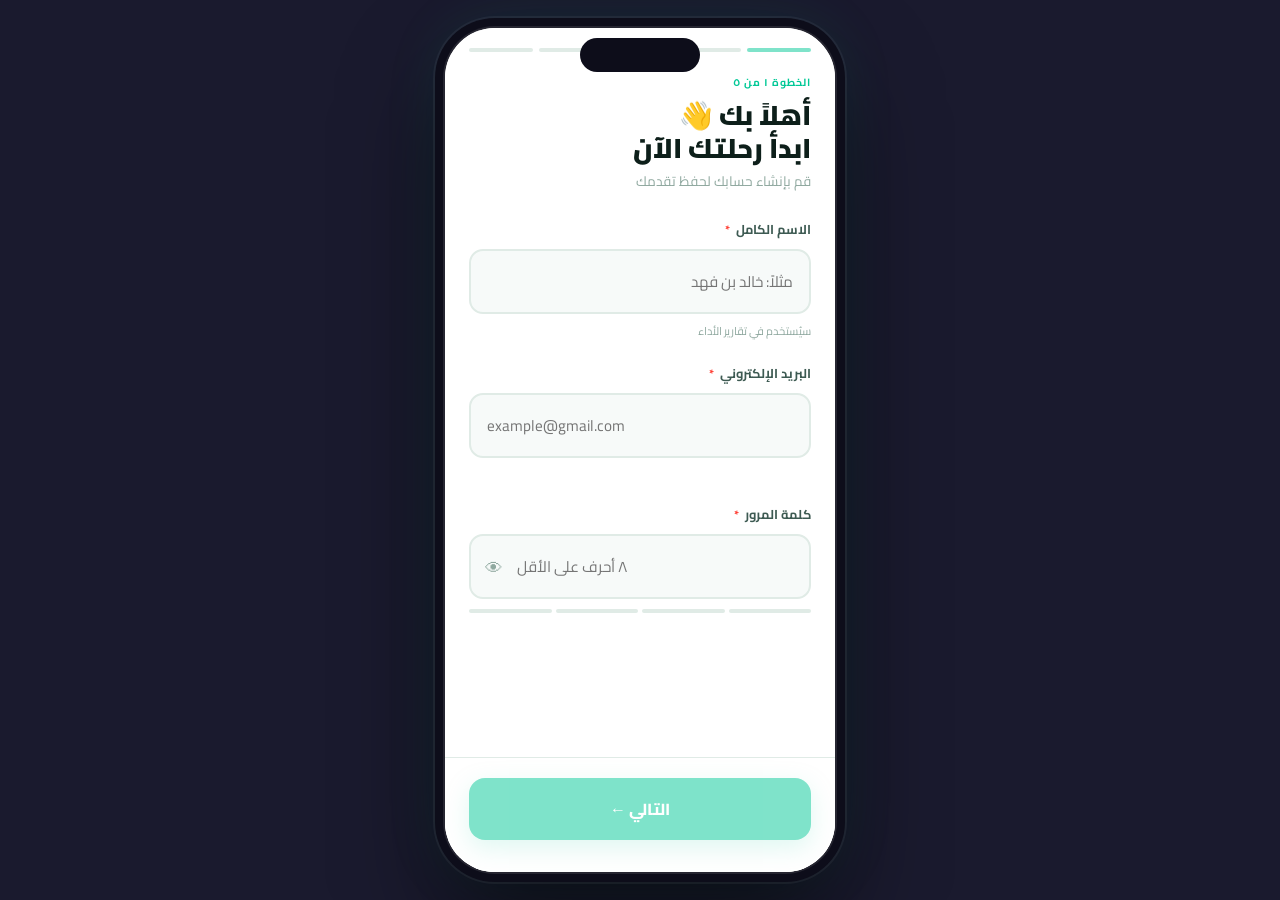
==== commit 1277720b: "Fixed data persistence and added form validation to the registration flow" ====
--- a/onboarding.html
+++ b/onboarding.html
@@ -166,7 +166,7 @@
         </div>
       </div>
       <div class="ob-footer">
-        <button class="btn-next full" style="width:100%" onclick="nextStep('s2')">التالي ←</button>
+        <button class="btn-next full" style="width:100%; opacity: 0.5; pointer-events: none;" id="btn-next-s1" onclick="nextStep('s2')">التالي ←</button>
       </div>
     </div>
 
@@ -179,7 +179,7 @@
         <div class="ob-step-lbl">الخطوة ٢ من ٥</div>
         <div class="ob-title">ما تخصصك<br>الدراسي؟</div>
         
-        <div class="option sel" onclick="selOpt(this)">
+        <div class="option sel" onclick="selOpt(this, 'spec')">
           <div class="opt-icon">🔬</div>
           <div class="opt-info">
             <div class="opt-name">علمي</div>
@@ -214,7 +214,7 @@
         <div class="ob-step-lbl">الخطوة ٣ من ٥</div>
         <div class="ob-title">ما صفك<br>الدراسي؟</div>
 
-        <div class="option" onclick="selOpt(this)">
+        <div class="option" onclick="selOpt(this, 'grade')">
           <div class="opt-icon">🎓</div>
           <div class="opt-info">
             <div class="opt-name">الصف الثاني الثانوي</div>
@@ -223,7 +223,7 @@
           <div class="opt-radio"><div class="opt-radio-dot"></div></div>
         </div>
 
-        <div class="option sel" onclick="selOpt(this)">
+        <div class="option sel" onclick="selOpt(this, 'grade')">
           <div class="opt-icon">🎯</div>
           <div class="opt-info">
             <div class="opt-name">الصف الثالث الثانوي</div>
@@ -316,7 +316,7 @@
       <div class="ob-footer">
         <div class="ob-btns">
           <button class="btn-back" onclick="prevStep('s4')">رجوع</button>
-          <button class="btn-next" onclick="goTo('paywall')">ابدأ رحلتك 🚀</button>
+          <button class="btn-next" onclick="finalizeOnboarding()">ابدأ رحلتك 🚀</button>
         </div>
       </div>
     </div>
@@ -328,32 +328,80 @@
 <script>
   const ar=n=>n.toString().replace(/\d/g,d=>'٠١٢٣٤٥٦٧٨٩'[d]);
 
+  // Track selection values
+  let selectedSpecialization = 'علمي';
+  let selectedGrade = 'الصف الثالث الثانوي';
+
+  function checkS1Valid() {
+    const name = document.getElementById('inp-name').value.trim();
+    const email = document.getElementById('inp-email').value.trim();
+    const pw = document.getElementById('inp-pw').value;
+    const btn = document.getElementById('btn-next-s1');
+
+    const isValid = name.length >= 2 && /^[^\s@]+@[^\s@]+\.[^\s@]+$/.test(email) && pw.length >= 6;
+    
+    if (isValid) {
+      btn.style.opacity = '1';
+      btn.style.pointerEvents = 'auto';
+    } else {
+      btn.style.opacity = '0.5';
+      btn.style.pointerEvents = 'none';
+    }
+  }
+
   function nextStep(id) {
+    // Save Step 1 data if moving to Step 2
+    if (id === 's2') {
+      const name = document.getElementById('inp-name').value.trim();
+      const email = document.getElementById('inp-email').value.trim();
+      
+      localStorage.setItem('userName', name);
+      localStorage.setItem('userEmail', email);
+      localStorage.setItem('userAvatar', name.substring(0, 2));
+      localStorage.setItem('isSubscriber', 'false');
+    }
+
+    // Save Exam Date when moving to S5
+    if (id === 's5') {
+       const dateVal = document.getElementById('date-input').value;
+       if (dateVal) {
+          localStorage.setItem('selectedExamDate', dateVal);
+       }
+       localStorage.setItem('userSpecialization', selectedSpecialization);
+       localStorage.setItem('userGrade', selectedGrade);
+    }
+
+    document.querySelectorAll('.screen-step').forEach(s => s.classList.remove('active'));
+    const target = document.getElementById(id);
+    if (target) target.classList.add('active');
+  }
+
+  function prevStep(id) {
     document.querySelectorAll('.screen-step').forEach(s => s.classList.remove('active'));
     document.getElementById(id).classList.add('active');
   }
-  function prevStep(id) {
-    nextStep(id);
-  }
-
-  function selOpt(el) {
+
+  function selOpt(el, type) {
     el.parentElement.querySelectorAll('.option').forEach(o => o.classList.remove('sel'));
     el.classList.add('sel');
-  }
-
-  function togglePw(id, eye) {
-    const i = document.getElementById(id);
-    if(i.type === 'password') { i.type = 'text'; eye.textContent = '🙈'; }
-    else { i.type = 'password'; eye.textContent = '👁'; }
-  }
-
-  /* Validation (basic) */
+    const text = el.querySelector('.opt-name').textContent.replace('قريباً', '').trim();
+    if (type === 'spec') selectedSpecialization = text;
+    if (type === 'grade') selectedGrade = text;
+  }
+
+  function finalizeOnboarding() {
+    localStorage.setItem('questionsPerDay', currentQ);
+    goTo('paywall');
+  }
+
+  /* Validation UI */
   function validateName() {
     const v = document.getElementById('inp-name').value.trim();
     const inp = document.getElementById('inp-name');
-    if(v.length > 2) inp.className = 'field-input ok';
+    if(v.length >= 2) inp.className = 'field-input ok';
     else if(v.length > 0) inp.className = 'field-input err';
     else inp.className = 'field-input';
+    checkS1Valid();
   }
   function validateEmail() {
     const v = document.getElementById('inp-email').value.trim();
@@ -361,6 +409,7 @@
     if(/^[^\s@]+@[^\s@]+\.[^\s@]+$/.test(v)) inp.className = 'field-input ok';
     else if(v.length > 0) inp.className = 'field-input err';
     else inp.className = 'field-input';
+    checkS1Valid();
   }
   function validatePw() {
     const v = document.getElementById('inp-pw').value;
@@ -372,7 +421,10 @@
     if(/[A-Z]/.test(v)) s++;
     if(v.length >= 12) s++;
     const cls = ['weak','weak','medium','strong'];
-    for(let i=0; i<s; i++) bars[i].className = 'pw-bar ' + cls[s-1];
+    for(let i=0; i<Math.min(s, 4); i++) {
+        if (s > 0) bars[i].className = 'pw-bar ' + cls[Math.min(s-1, 3)];
+    }
+    checkS1Valid();
   }
 
   /* Date */
